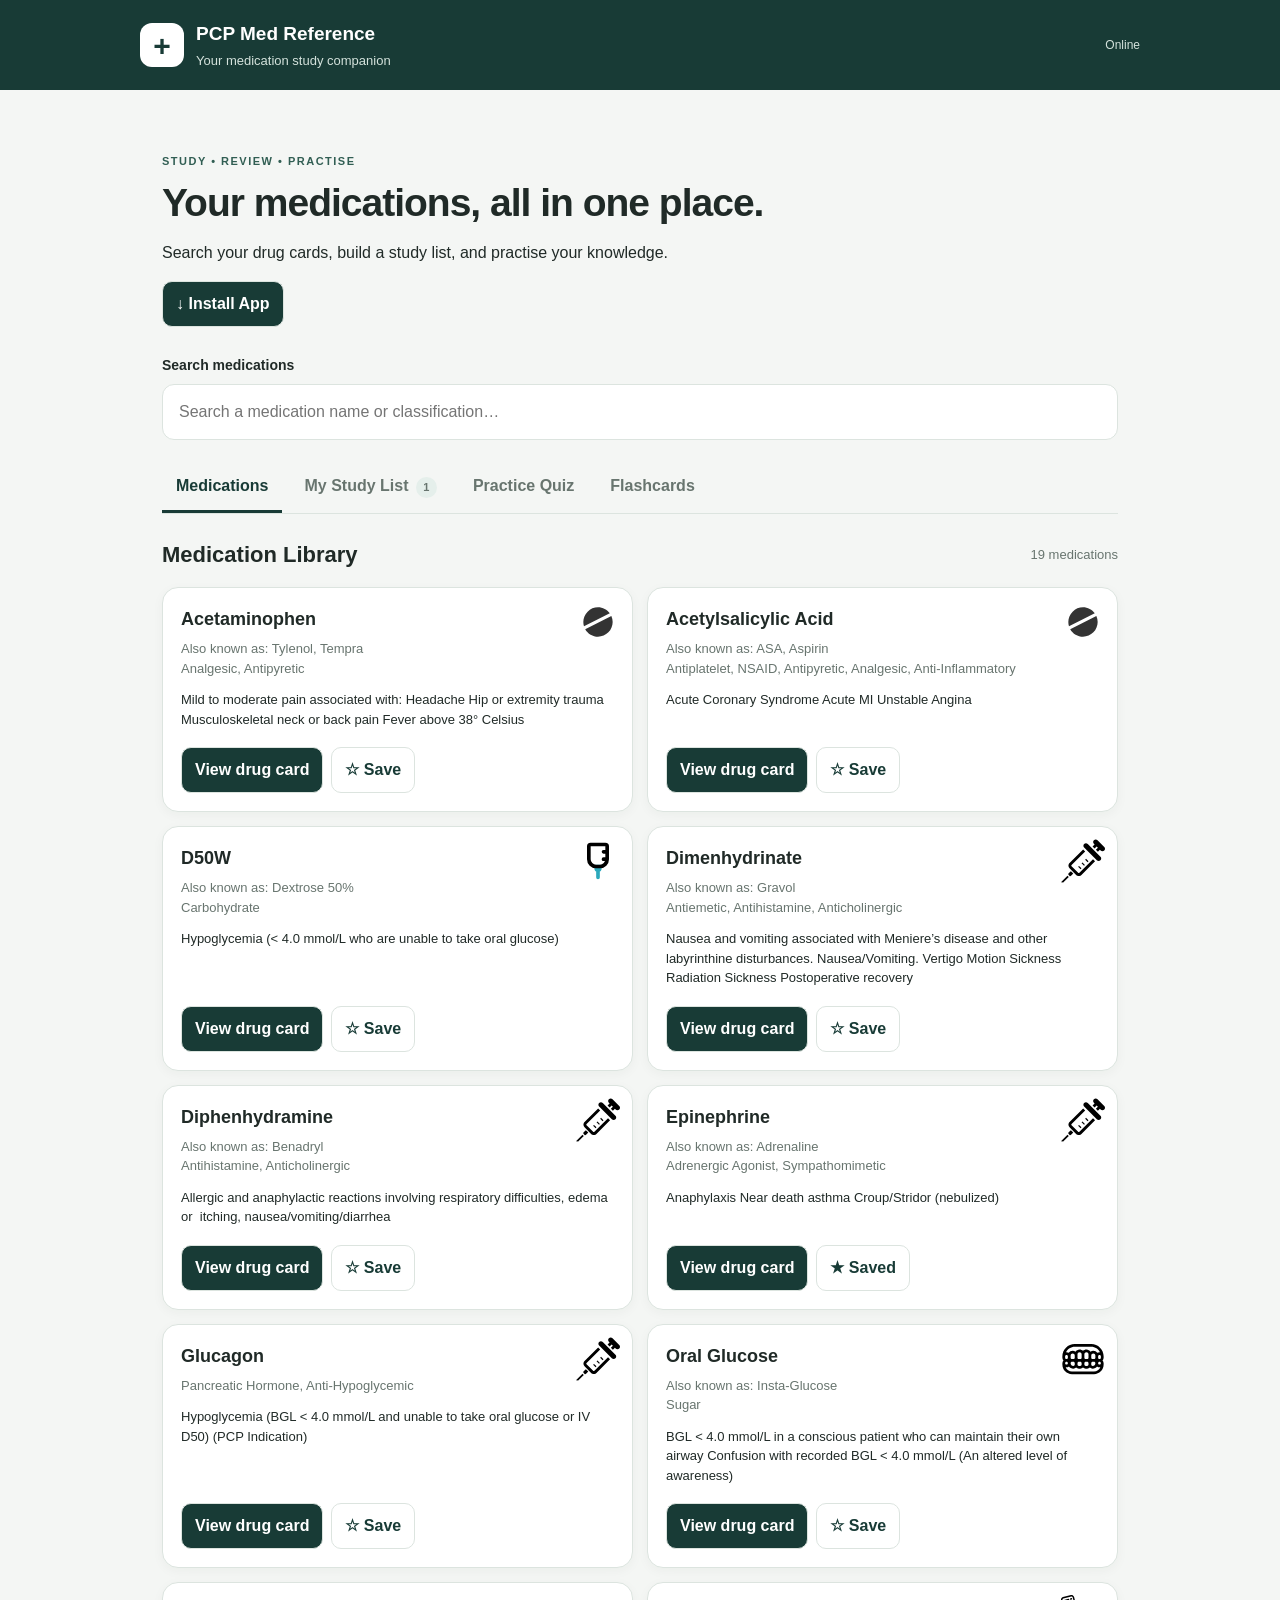
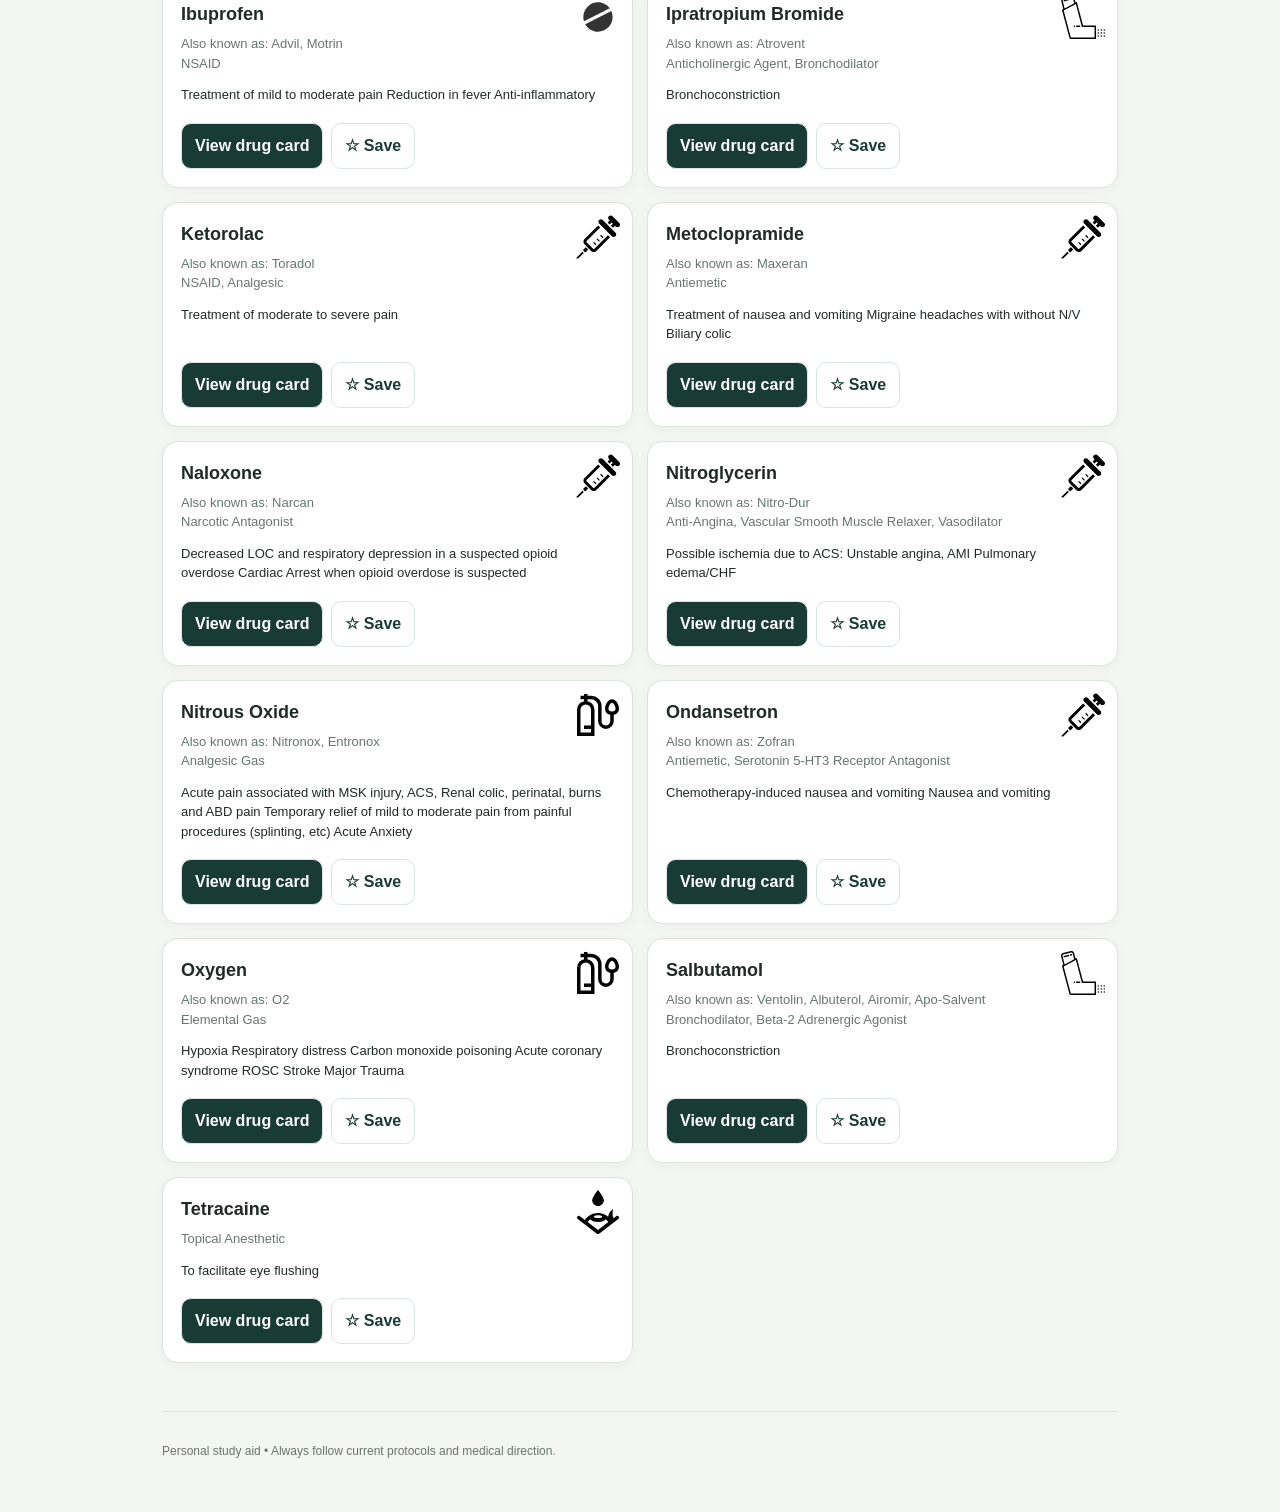
==== index.html @ bb59695d "Add files via upload" ====
<!DOCTYPE html>
<html lang="en">
<head>
  <meta charset="UTF-8">
  <meta name="viewport" content="width=device-width, initial-scale=1.0">
  <meta name="theme-color" content="#183b36">
  <meta name="description" content="A personal PCP medication study reference.">
  <title>PCP Med Reference</title>
  <link rel="stylesheet" href="style.css">
  <link rel="manifest" href="manifest.json">
  <script src="medications-data.js" defer></script>
  <script src="app.js" defer></script>
</head>
<body>
  <header class="app-header">
    <div class="brand">
      <div class="brand-icon">+</div>
      <div>
        <h1>PCP Med Reference</h1>
        <p>Your medication study companion</p>
      </div>
    </div>
    <span class="offline-status" id="connection-status">Checking connection…</span>
  </header>

  <main class="container">
    <section class="welcome">
  <p class="eyebrow">STUDY • REVIEW • PRACTISE</p>
  <h2>Your medications, all in one place.</h2>
  <p>Search your drug cards, build a study list, and practise your knowledge.</p>

  <button id="install-button" class="primary-button" hidden>
    ↓ Install App
  </button>

  <p id="install-help" hidden></p>
</section>

    <section class="search-section">
      <label for="med-search">Search medications</label>
      <input
        id="med-search"
        type="search"
        placeholder="Search a medication name or classification…"
        autocomplete="off"
      >
    </section>

    <nav class="tabs" aria-label="Main sections">
  <button class="tab active" data-view="medications">Medications</button>
  <button class="tab" data-view="study-list">My Study List <span id="study-count">0</span></button>
  <button class="tab" data-view="quiz">Practice Quiz</button>
  <button class="tab" data-view="flashcards">Flashcards</button>
</nav>

    <section id="medication-view">
      <div class="section-heading">
        <h2 id="list-heading">Medication Library</h2>
        <span id="result-count"></span>
      </div>
      <div id="medication-list" class="medication-grid"></div>
      <p id="empty-message" class="empty-message" hidden>No matching medications found.</p>
    </section>

    <section id="detail-view" hidden>
      <button id="back-button" class="back-button">← Back to medications</button>
      <article id="medication-detail" class="detail-card"></article>
    </section>

<section id="quiz-view" hidden>
  <div class="section-heading">
    <h2>Practice Quiz</h2>
  </div>
  <div id="quiz-content" class="quiz-card"></div>
</section>

<section id="flashcards-view" hidden>
  <div class="section-heading">
    <h2>Flashcards</h2>
    <p>Practise recalling your medication information.</p>
  </div>

  <div id="flashcards-content" class="quiz-card">
  <h3>Choose what to study</h3>
  <p>Flashcards will use medications in My Study List only.</p>

  <div class="flashcard-options">
    <label><input type="checkbox" value="otherNames" checked> Other names</label>
    <label><input type="checkbox" value="classifications" checked> Classifications</label>
    <label><input type="checkbox" value="mechanism" checked> Mechanism of action</label>
    <label><input type="checkbox" value="indications" checked> Indications</label>
    <label><input type="checkbox" value="contraindications" checked> Contraindications</label>
    <label><input type="checkbox" value="adverseEffects" checked> Adverse effects</label>
    <label><input type="checkbox" value="precautions" checked> Precautions</label>
    <label><input type="checkbox" value="dosage" checked> Dosage</label>
    <label><input type="checkbox" value="routes" checked> Routes</label>
    
    
  </div>

  <button id="start-flashcards" class="primary-button">
    Start Flashcards
  </button>
  

<div id="flashcard-study-area" hidden>
  <div class="flashcard-progress" id="flashcard-progress"></div>
  <div id="flashcard-stats" class="flashcard-stats"></div>

  <div class="flashcard-face">
    <p id="flashcard-question"></p>

    <div id="flashcard-answer" hidden>
      <hr>
      <h3>Answer</h3>
      <p id="flashcard-answer-text"></p>
    </div>
  </div>

  
<div class="flashcard-controls">
  <button id="flashcard-show-answer" class="primary-button">
    Show Answer
  </button>

  <div id="flashcard-rating" hidden>
    <p>How well did you remember?</p>
    <div class="flashcard-rating-buttons">
      <button id="flashcard-need-practice" type="button">
        Need Practice
      </button>

      <button id="flashcard-know-it" type="button">
        Know It
      </button>
    </div>
  </div>

  
<div class="flashcard-navigation">
  <button id="flashcard-shuffle" type="button">Shuffle Cards</button>
  <button id="flashcard-original-order" type="button">Original Order</button>
  <button id="flashcard-previous" type="button">Previous</button>
  <button id="flashcard-next" type="button">Next</button>
</div>

</div>

</div>


</div>
</section>

    <footer>
      <p>Personal study aid • Always follow current protocols and medical direction.</p>
    </footer>
  </main>
</body>
</html>
---- style.css ----
:root {
  --green: #183b36;
  --green-light: #e5efeb;
  --green-mid: #315e53;
  --background: #f4f6f4;
  --surface: #ffffff;
  --text: #202a27;
  --muted: #68756f;
  --border: #dce4df;
  --accent: #d8e8df;
  --radius: 16px;
}

* {
  box-sizing: border-box;
}

body {
  margin: 0;
  background: var(--background);
  color: var(--text);
  font-family: -apple-system, BlinkMacSystemFont, "Segoe UI", sans-serif;
  line-height: 1.5;
}

button,
input {
  font: inherit;
}

button {
  cursor: pointer;
}

[hidden] {
  display: none !important;
}

.app-header {
  display: flex;
  align-items: center;
  justify-content: space-between;
  gap: 16px;
  padding: 20px max(22px, calc((100% - 1000px) / 2));
  background: var(--green);
  color: white;
}

.brand {
  display: flex;
  align-items: center;
  gap: 12px;
}

.brand-icon {
  display: grid;
  place-items: center;
  width: 44px;
  height: 44px;
  border-radius: 12px;
  background: white;
  color: var(--green);
  font-size: 30px;
  font-weight: 700;
}

.brand h1 {
  margin: 0;
  font-size: 19px;
}

.brand p {
  margin: 2px 0 0;
  color: #d4e2dc;
  font-size: 13px;
}

.offline-status {
  font-size: 12px;
  color: #d4e2dc;
  text-align: right;
}

.container {
  max-width: 1000px;
  margin: 0 auto;
  padding: 28px 22px 40px;
}

.welcome {
  padding: 24px 0 28px;
}

.eyebrow {
  color: var(--green-mid);
  font-size: 11px;
  font-weight: 800;
  letter-spacing: 1.5px;
}

.welcome h2 {
  max-width: 620px;
  margin: 8px 0;
  font-size: clamp(27px, 5vw, 39px);
  line-height: 1.15;
  letter-spacing: -1px;
}

.welcome > p:last-child {
  max-width: 570px;
  color: var(--muted);
}

.search-section {
  display: grid;
  gap: 8px;
  margin-bottom: 22px;
}

.search-section label {
  font-size: 14px;
  font-weight: 700;
}

.search-section input {
  width: 100%;
  padding: 15px 16px;
  border: 1px solid var(--border);
  border-radius: 12px;
  background: var(--surface);
  outline: none;
}

.search-section input:focus {
  border-color: var(--green-mid);
  box-shadow: 0 0 0 3px var(--green-light);
}

.tabs {
  display: flex;
  gap: 8px;
  overflow-x: auto;
  border-bottom: 1px solid var(--border);
  margin-bottom: 24px;
}

.tab {
  flex-shrink: 0;
  padding: 12px 14px;
  border: 0;
  border-bottom: 3px solid transparent;
  background: transparent;
  color: var(--muted);
  font-weight: 650;
}

.tab.active {
  border-bottom-color: var(--green);
  color: var(--green);
}

#study-count {
  display: inline-grid;
  place-items: center;
  min-width: 21px;
  height: 21px;
  padding: 0 5px;
  margin-left: 3px;
  border-radius: 20px;
  background: var(--green-light);
  font-size: 11px;
}

.section-heading {
  display: flex;
  align-items: center;
  justify-content: space-between;
  gap: 12px;
  margin-bottom: 16px;
}

.section-heading h2 {
  margin: 0;
  font-size: 22px;
}

#result-count {
  color: var(--muted);
  font-size: 13px;
}

.medication-grid {
  display: grid;
  grid-template-columns: repeat(2, minmax(0, 1fr));
  gap: 14px;
}

.medication-card,
.detail-card,
.quiz-card {
  border: 1px solid var(--border);
  border-radius: var(--radius);
  background: var(--surface);
  box-shadow: 0 3px 12px rgb(22 48 37 / 4%);
}

.medication-card {
  position: relative;
    display: flex;
  flex-direction: column;
  align-items: stretch;
  padding: 18px;
}

.medication-card h3 {
  margin: 0 0 6px;
  font-size: 18px;
}

.medication-card p {
  margin: 0;
  color: var(--muted);
  font-size: 13px;
}

.medication-card .card-description {
  margin-top: 12px;
  color: var(--text);
  line-height: 1.5;
}

.card-actions {
  display: flex;
  align-items: center;
  gap: 8px;
  margin-top: auto;
  padding-top: 18px;
}

.primary-button,
.secondary-button,
.back-button,
.bookmark-button {
  padding: 10px 13px;
  border: 1px solid var(--border);
  border-radius: 10px;
  font-weight: 650;
}

.primary-button {
  background: var(--green);
  color: white;
}

.secondary-button,
.back-button,
.bookmark-button {
  background: white;
  color: var(--green);
}

.back-button {
  margin-bottom: 16px;
}

.detail-card,
.quiz-card {
  padding: clamp(18px, 4vw, 28px);
}

.detail-card h2 {
  margin-top: 0;
  font-size: 27px;
}

.detail-card h3 {
  margin: 25px 0 6px;
  font-size: 16px;
}

.detail-card p {
  white-space: pre-line;
}

.detail-image {
  display: block;
  width: 100%;
  max-width: 320px;
  max-height: 240px;
  object-fit: contain;
  margin: 0 auto 20px;
  border-radius: 12px;
  background: var(--background);
}

.pronunciation-link {
  display: inline-block;
  margin-top: 12px;
  color: var(--green-mid);
  font-weight: 700;
}

.quiz-option {
  display: block;
  width: 100%;
  padding: 13px;
  margin: 10px 0;
  border: 1px solid var(--border);
  border-radius: 10px;
  background: white;
  text-align: left;
}

.quiz-option:hover {
  background: var(--green-light);
}

.quiz-feedback {
  margin-top: 14px;
  font-weight: 700;
}

.empty-message {
  padding: 24px 0;
  color: var(--muted);
}

footer {
  margin-top: 48px;
  padding-top: 18px;
  border-top: 1px solid var(--border);
  color: var(--muted);
  font-size: 12px;
}

@media (max-width: 600px) {
  .app-header {
    align-items: flex-start;
    padding: 16px;
  }

  .brand h1 {
    font-size: 16px;
  }

  .brand p {
    font-size: 12px;
  }

  .brand-icon {
    width: 38px;
    height: 38px;
  }

  .container {
    padding: 18px 15px 30px;
  }

  .welcome {
    padding-top: 20px;
  }

  .medication-grid {
    grid-template-columns: 1fr;
  }

  .offline-status {
    max-width: 95px;
  }
}
.medication-icon {
  position: absolute;
  top: 12px;
  right: 12px;
  width: 44px;
  height: 44px;
  object-fit: contain;
}

.flashcard-options {
  display: grid;
  grid-template-columns: repeat(3, minmax(0, 1fr));
  gap: 16px 24px;
  margin: 20px 0;
}

.flashcard-options label {
  display: flex;
  align-items: center;
  gap: 10px;
  line-height: 1.4;
}

.flashcard-options input[type="checkbox"] {
  flex-shrink: 0;
  margin: 0;
}

@media (max-width: 600px) {
  .flashcard-options {
    grid-template-columns: 1fr;
    gap: 14px;
  }
}

/* Flashcard study layout */
.flashcard-progress {
  text-align: center;
  font-size: 0.9rem;
  font-weight: 600;
  opacity: 0.7;
  margin: 10px 0 18px;
}

.flashcard-face {
  padding: 28px 24px;
  margin: 16px 0;
  border: 1px solid var(--border-color, #d5d5d5);
  border-radius: 14px;
  min-height: 180px;
  background: var(--card-background, #ffffff);
}

#flashcard-question {
  font-size: 1.25rem;
  font-weight: 600;
  line-height: 1.6;
  text-align: center;
  white-space: pre-line;
}

#flashcard-answer {
  margin-top: 24px;
  padding-top: 12px;
}

#flashcard-answer p {
  line-height: 1.7;
  white-space: pre-wrap;
}

.flashcard-controls {
  display: flex;
  flex-direction: column;
  gap: 18px;
  margin-top: 20px;
}

#flashcard-rating {
  text-align: center;
}

.flashcard-rating-buttons,
.flashcard-navigation {
  display: flex;
  justify-content: center;
  gap: 12px;
  flex-wrap: wrap;
  margin-top: 12px;
}

.flashcard-rating-buttons button,
.flashcard-navigation button {
  padding: 10px 18px;
  cursor: pointer;
}


/* Rating buttons */
#flashcard-need-practice {
  background-color: #d88b3e;
  color: #593719;
  border: 1px solid #7d4d19;
  border-radius: 8px;
  font-weight: 600;
}

#flashcard-know-it {
  background-color: #65c987;
  color: #143d24;
  border: 1px solid #49ad6b;
  border-radius: 8px;
  font-weight: 600;
}

/* Match the app's standard button style */

.flashcard-navigation button {
  background: var(--green);
  color: white;
  border: none;
  border-radius: 8px;
  font: inherit;
  font-weight: 600;
  padding: 10px 18px;
  cursor: pointer;
  transition: opacity 0.2s ease;
}

.flashcard-navigation button:hover:not(:disabled) {
  opacity: 0.85;
}

.flashcard-navigation button:disabled {
  opacity: 0.4;
  cursor: not-allowed;
}


.flashcard-navigation button:hover:not(:disabled) {
  opacity: 0.8;
}


.flashcard-navigation button:disabled {
  opacity: 0.4;
  cursor: not-allowed;
}

@media (max-width: 600px) {
  .flashcard-face {
    padding: 20px 16px;
    min-height: 150px;
  }

  #flashcard-question {
    font-size: 1.1rem;
  }

  .flashcard-rating-buttons button,
  .flashcard-navigation button {
    flex: 1;
  }
}
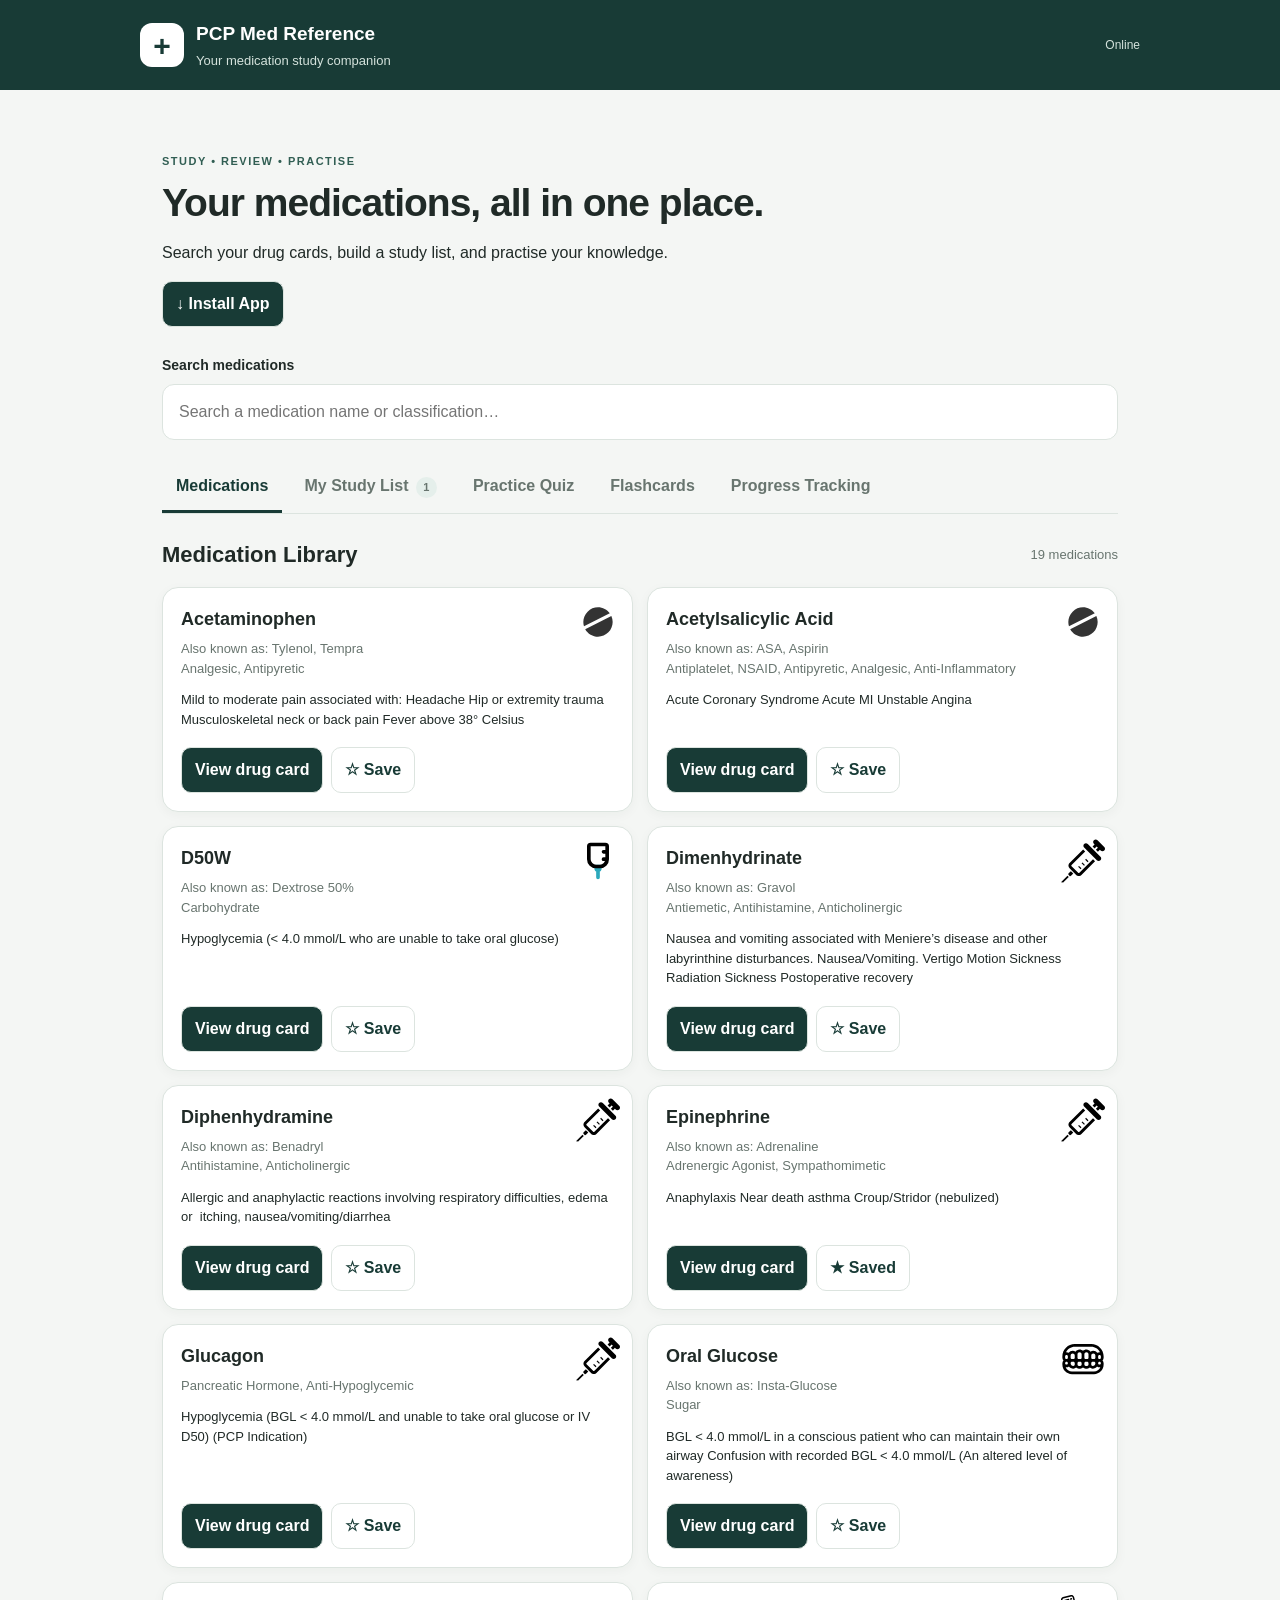
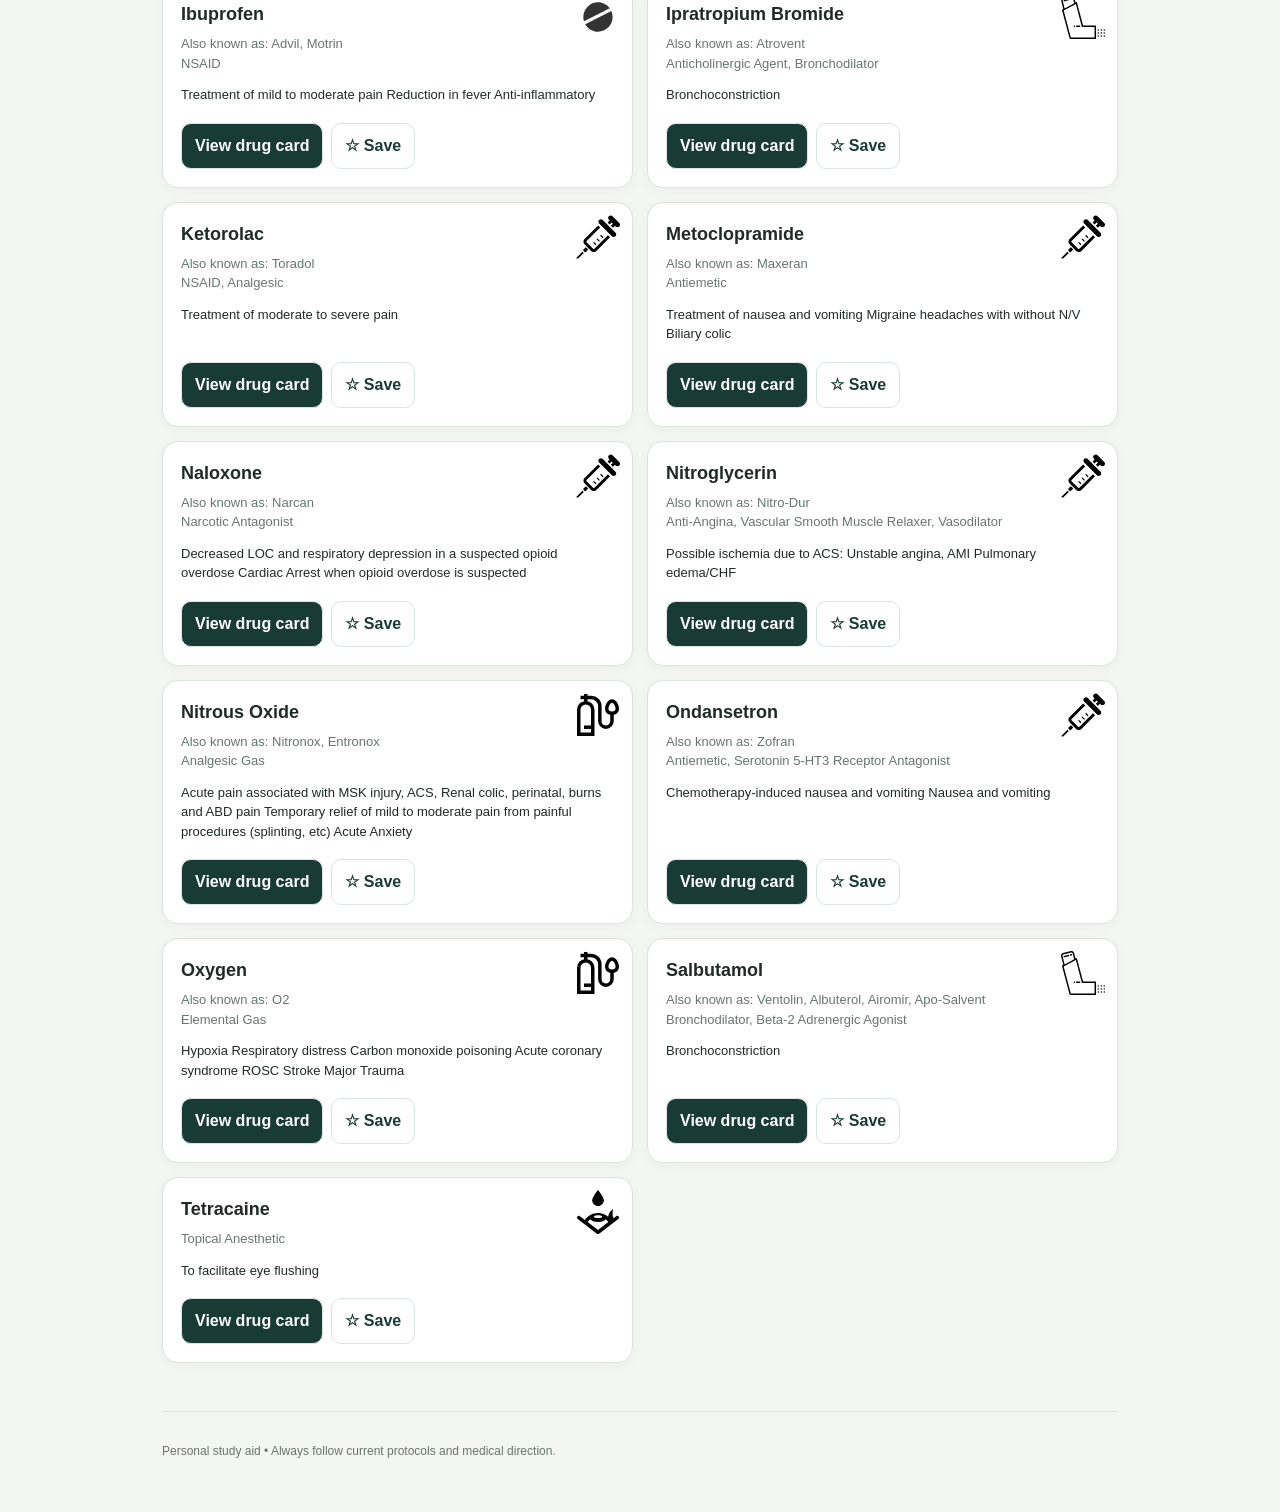
==== commit c31ab5f0: "Add files via upload" ====
--- a/index.html
+++ b/index.html
@@ -51,6 +51,7 @@
   <button class="tab" data-view="study-list">My Study List <span id="study-count">0</span></button>
   <button class="tab" data-view="quiz">Practice Quiz</button>
   <button class="tab" data-view="flashcards">Flashcards</button>
+  <button class="tab" data-view="dashboard">Progress Tracking</button>
 </nav>
 
     <section id="medication-view">
@@ -101,7 +102,11 @@
   <button id="start-flashcards" class="primary-button">
     Start Flashcards
   </button>
-  
+  <button id="review-difficult-cards" type="button">
+  Review Difficult Cards
+</button>
+
+<p id="difficult-cards-help"></p>
 
 <div id="flashcard-study-area" hidden>
   <div class="flashcard-progress" id="flashcard-progress"></div>
@@ -152,6 +157,20 @@
 </div>
 </section>
 
+
+<section id="dashboard-view" hidden>
+  <div class="section-heading">
+    <h2>Weak Areas Dashboard</h2>
+    <p>Track your medication knowledge and focus your study time.</p>
+  </div>
+
+  <div id="dashboard-content" class="quiz-card">
+    <h3>Your Study Progress</h3>
+    <p>Your saved flashcard ratings will appear here.</p>
+  </div>
+</section>
+
+
     <footer>
       <p>Personal study aid • Always follow current protocols and medical direction.</p>
     </footer>
--- a/style.css
+++ b/style.css
@@ -533,3 +533,129 @@
     flex: 1;
   }
 }
+#review-difficult-cards {
+  background: var(--green);
+  color: white;
+  border: none;
+  border-radius: 8px;
+  font: inherit;
+  font-weight: 600;
+  padding: 10px 18px;
+  cursor: pointer;
+  transition: opacity 0.2s ease;
+}
+
+#review-difficult-cards:hover {
+  opacity: 0.85;
+}
+
+.dashboard-stats {
+  display: grid;
+  grid-template-columns: repeat(3, minmax(0, 1fr));
+  gap: 12px;
+  margin: 20px 0;
+}
+
+.dashboard-stat {
+  padding: 18px 12px;
+  border-radius: 12px;
+  background: var(--background, #f4f6f8);
+  border: 1px solid var(--border, #e0e4e8);
+  display: flex;
+  flex-direction: column;
+  gap: 6px;
+}
+
+.dashboard-stat strong {
+  font-size: 1.8rem;
+}
+
+.dashboard-stat span {
+  font-size: 0.9rem;
+}
+
+.known-stat strong {
+  color: #16803c;
+}
+
+.practice-stat strong {
+  color: #b7791f;
+}
+
+.unrated-stat strong {
+  color: #64748b;
+}
+
+.dashboard-overall {
+  margin: 24px 0;
+  padding: 18px;
+  border-radius: 12px;
+  background: var(--background, #f4f6f8);
+}
+
+.dashboard-progress-track {
+  width: 100%;
+  height: 9px;
+  margin: 10px 0;
+  border-radius: 999px;
+  background: #e2e8f0;
+  overflow: hidden;
+}
+
+.dashboard-progress-fill {
+  height: 100%;
+  border-radius: 999px;
+  background: #16a34a;
+  transition: width 0.3s ease;
+}
+
+.dashboard-category {
+  padding: 16px 0;
+  border-bottom: 1px solid var(--border, #e0e4e8);
+}
+
+.dashboard-category:last-child {
+  border-bottom: none;
+}
+
+.dashboard-category-heading {
+  display: flex;
+  justify-content: space-between;
+  align-items: center;
+  gap: 12px;
+}
+
+.dashboard-category-heading span {
+  color: var(--muted, #64748b);
+  font-size: 0.9rem;
+  white-space: nowrap;
+}
+
+.dashboard-category p,
+.dashboard-overall p {
+  margin-bottom: 0;
+  font-size: 0.9rem;
+  color: var(--muted, #64748b);
+}
+
+@media (max-width: 480px) {
+  .dashboard-stats {
+    gap: 7px;
+  }
+
+  .dashboard-stat {
+    padding: 14px 8px;
+  }
+
+  .dashboard-stat strong {
+    font-size: 1.4rem;
+  }
+
+  .dashboard-stat span {
+    font-size: 0.8rem;
+  }
+
+  .dashboard-category-heading {
+    align-items: flex-start;
+  }
+}
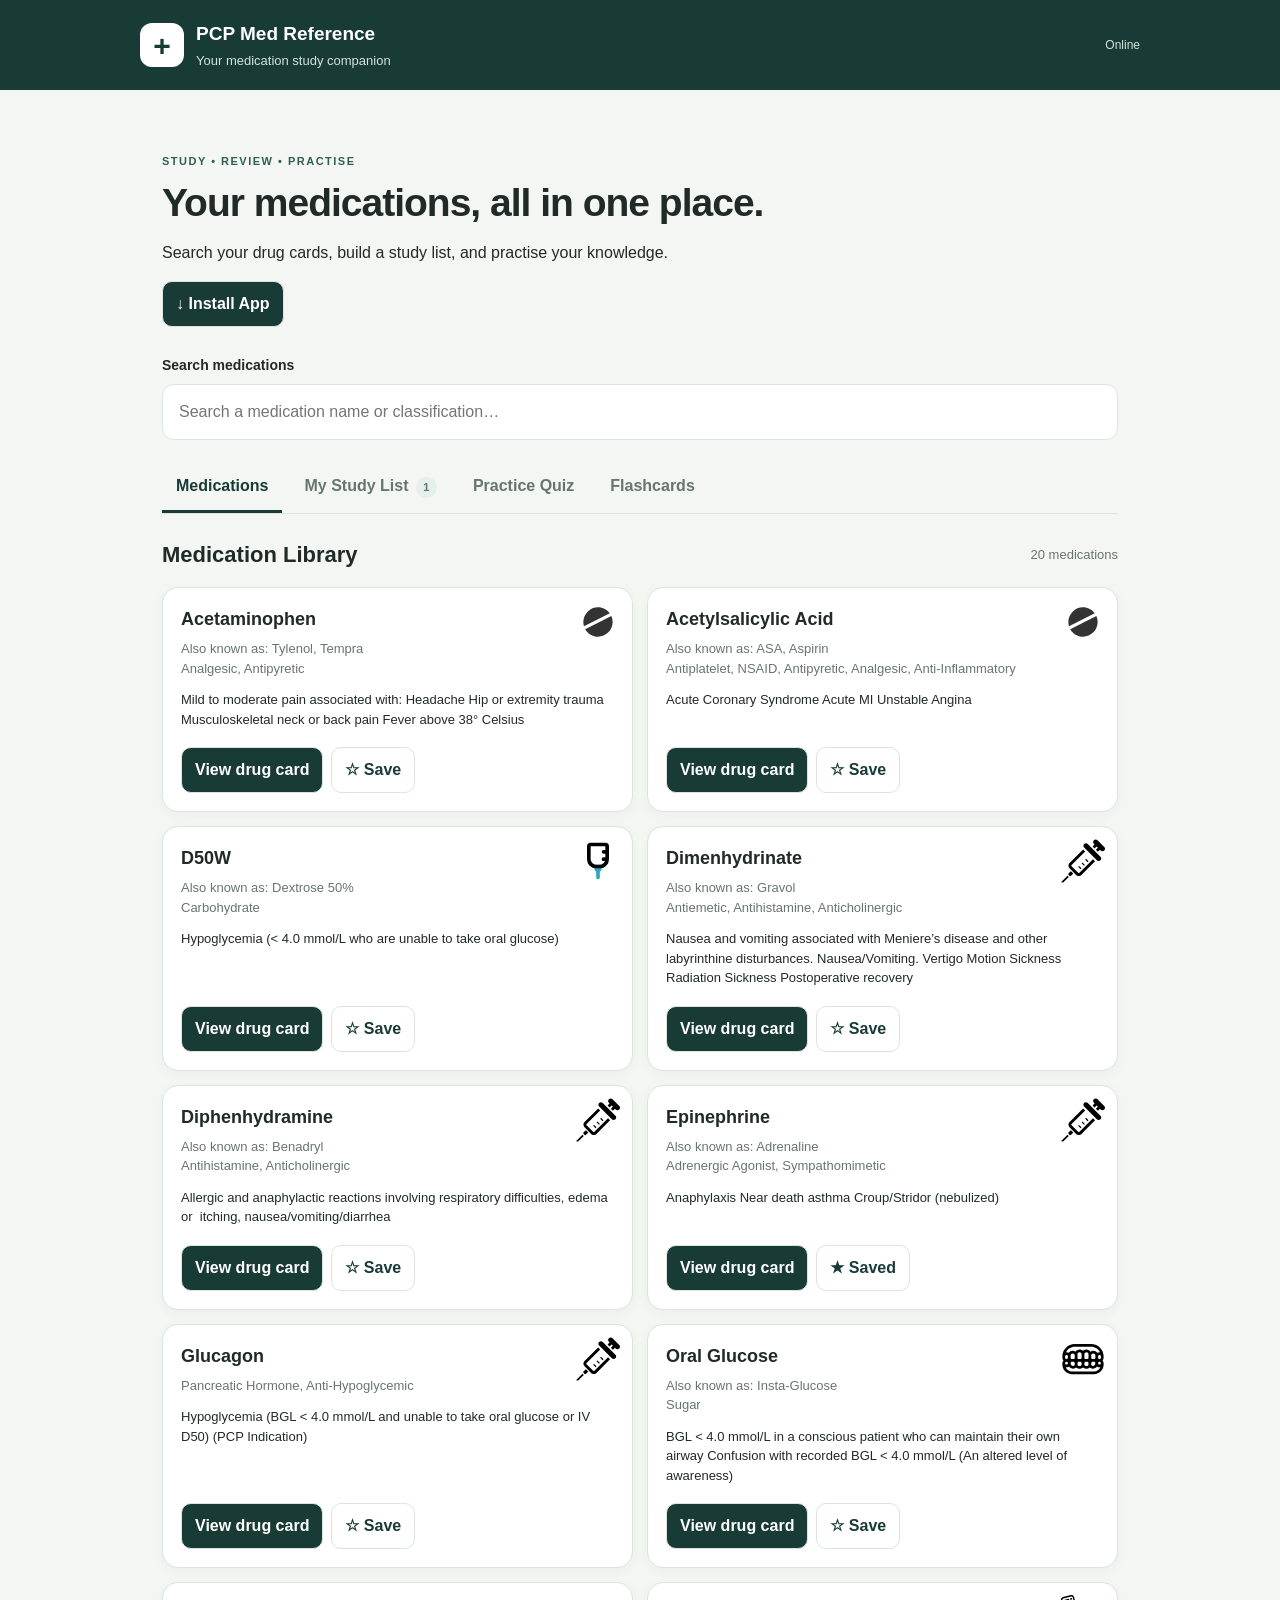
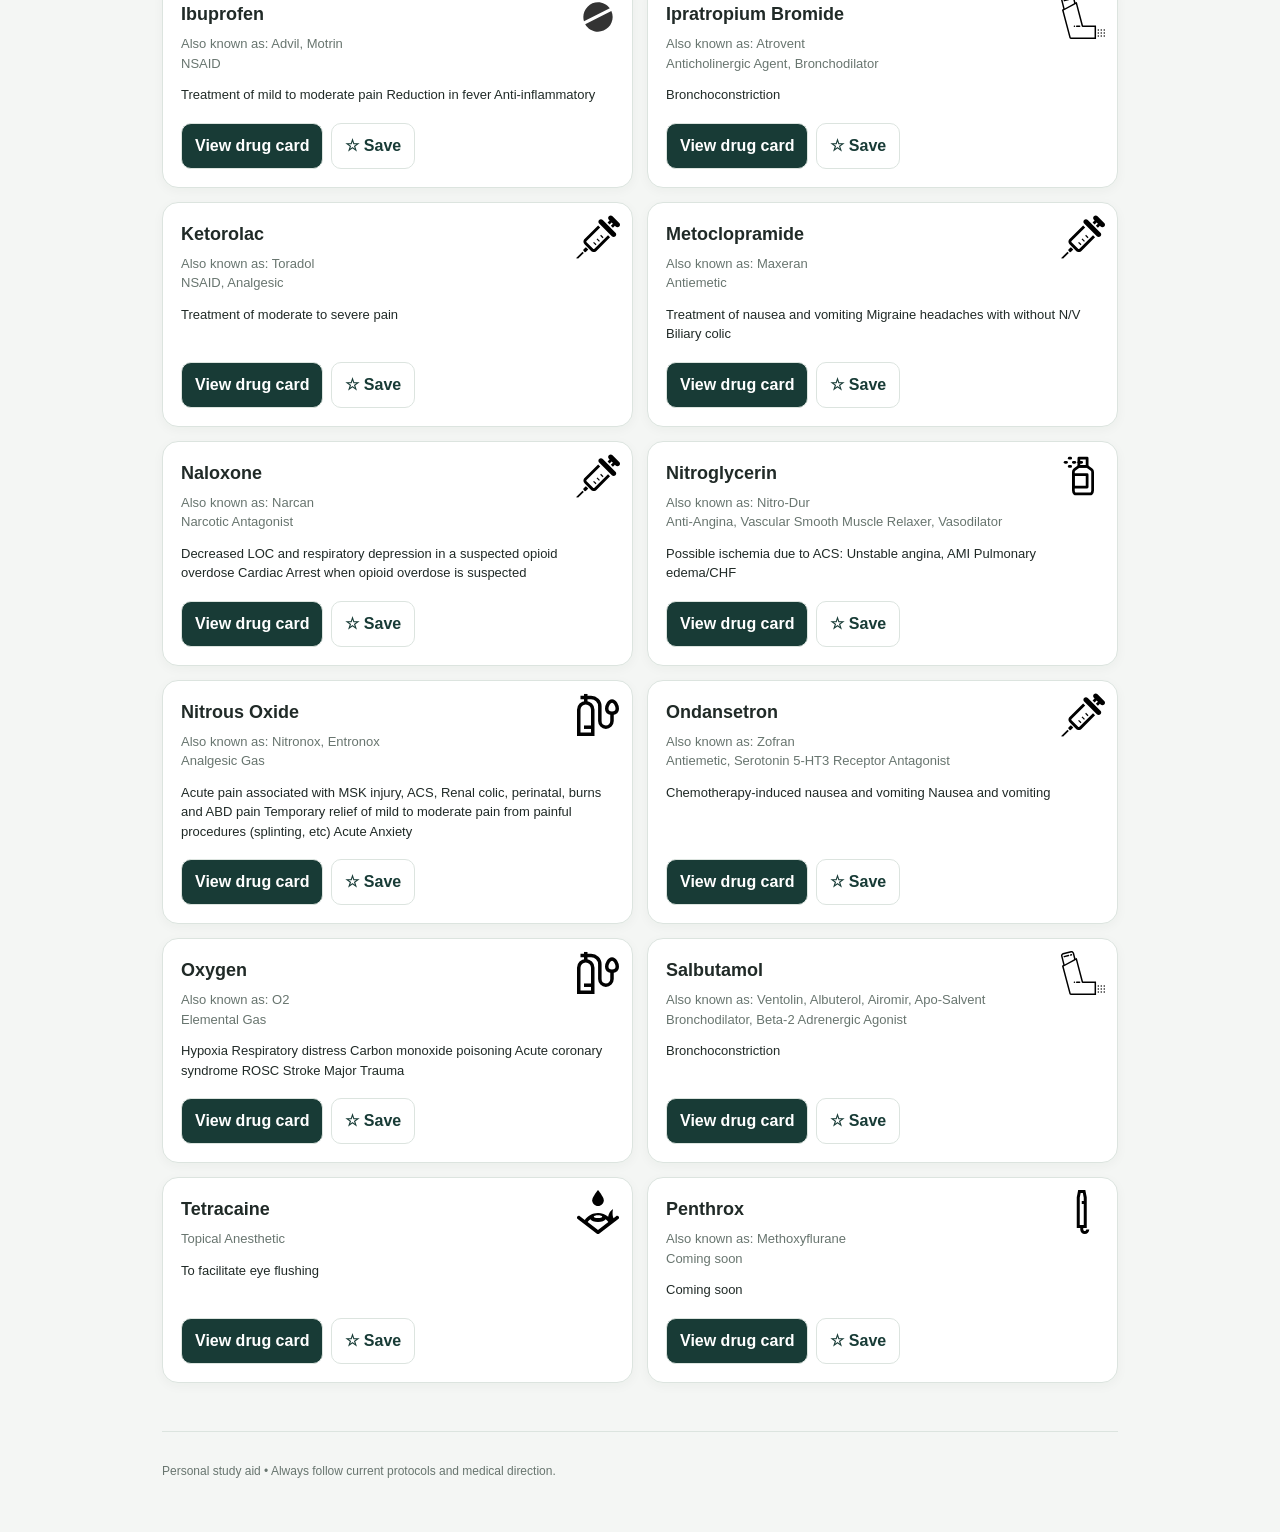
==== commit b1d81c9d: "Add files via upload" ====
--- a/index.html
+++ b/index.html
@@ -51,7 +51,7 @@
   <button class="tab" data-view="study-list">My Study List <span id="study-count">0</span></button>
   <button class="tab" data-view="quiz">Practice Quiz</button>
   <button class="tab" data-view="flashcards">Flashcards</button>
-  <button class="tab" data-view="dashboard">Progress Tracking</button>
+  <!--<button class="tab" data-view="dashboard">Progress Tracking</button>-->
 </nav>
 
     <section id="medication-view">
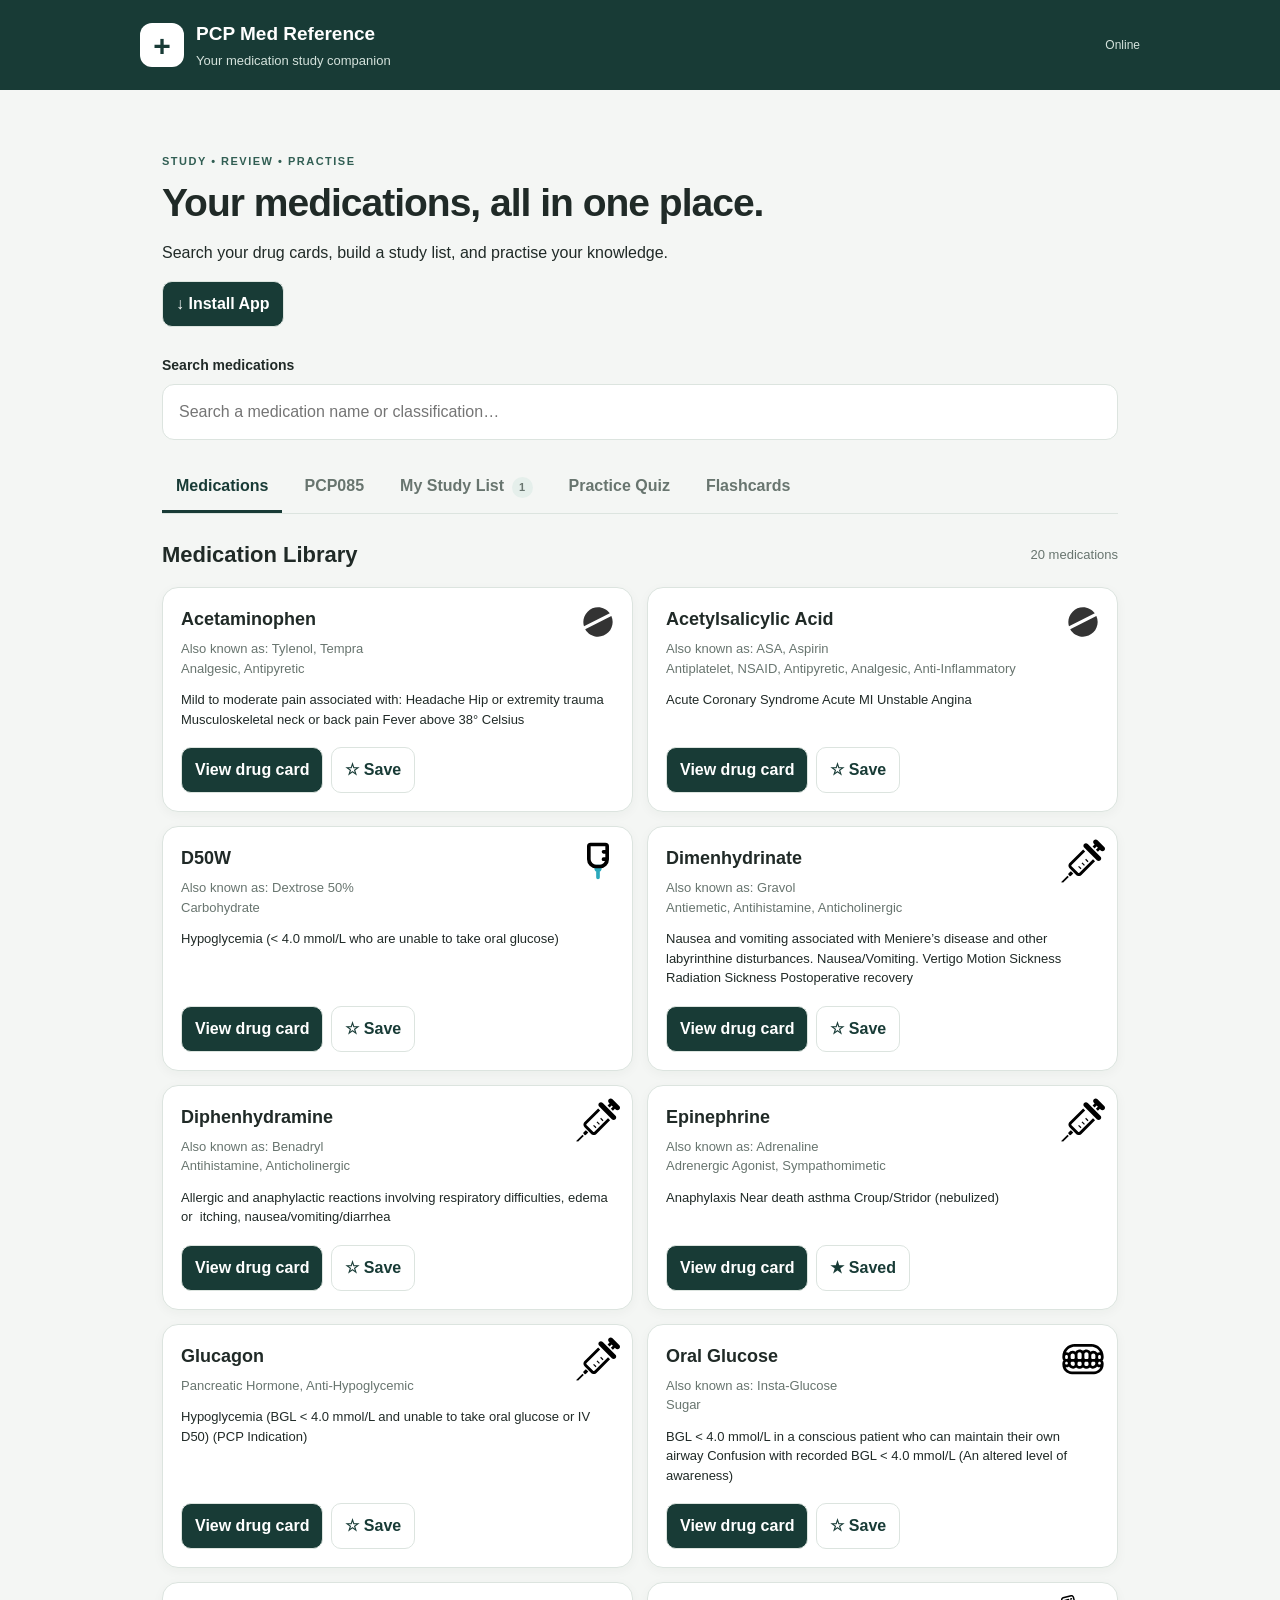
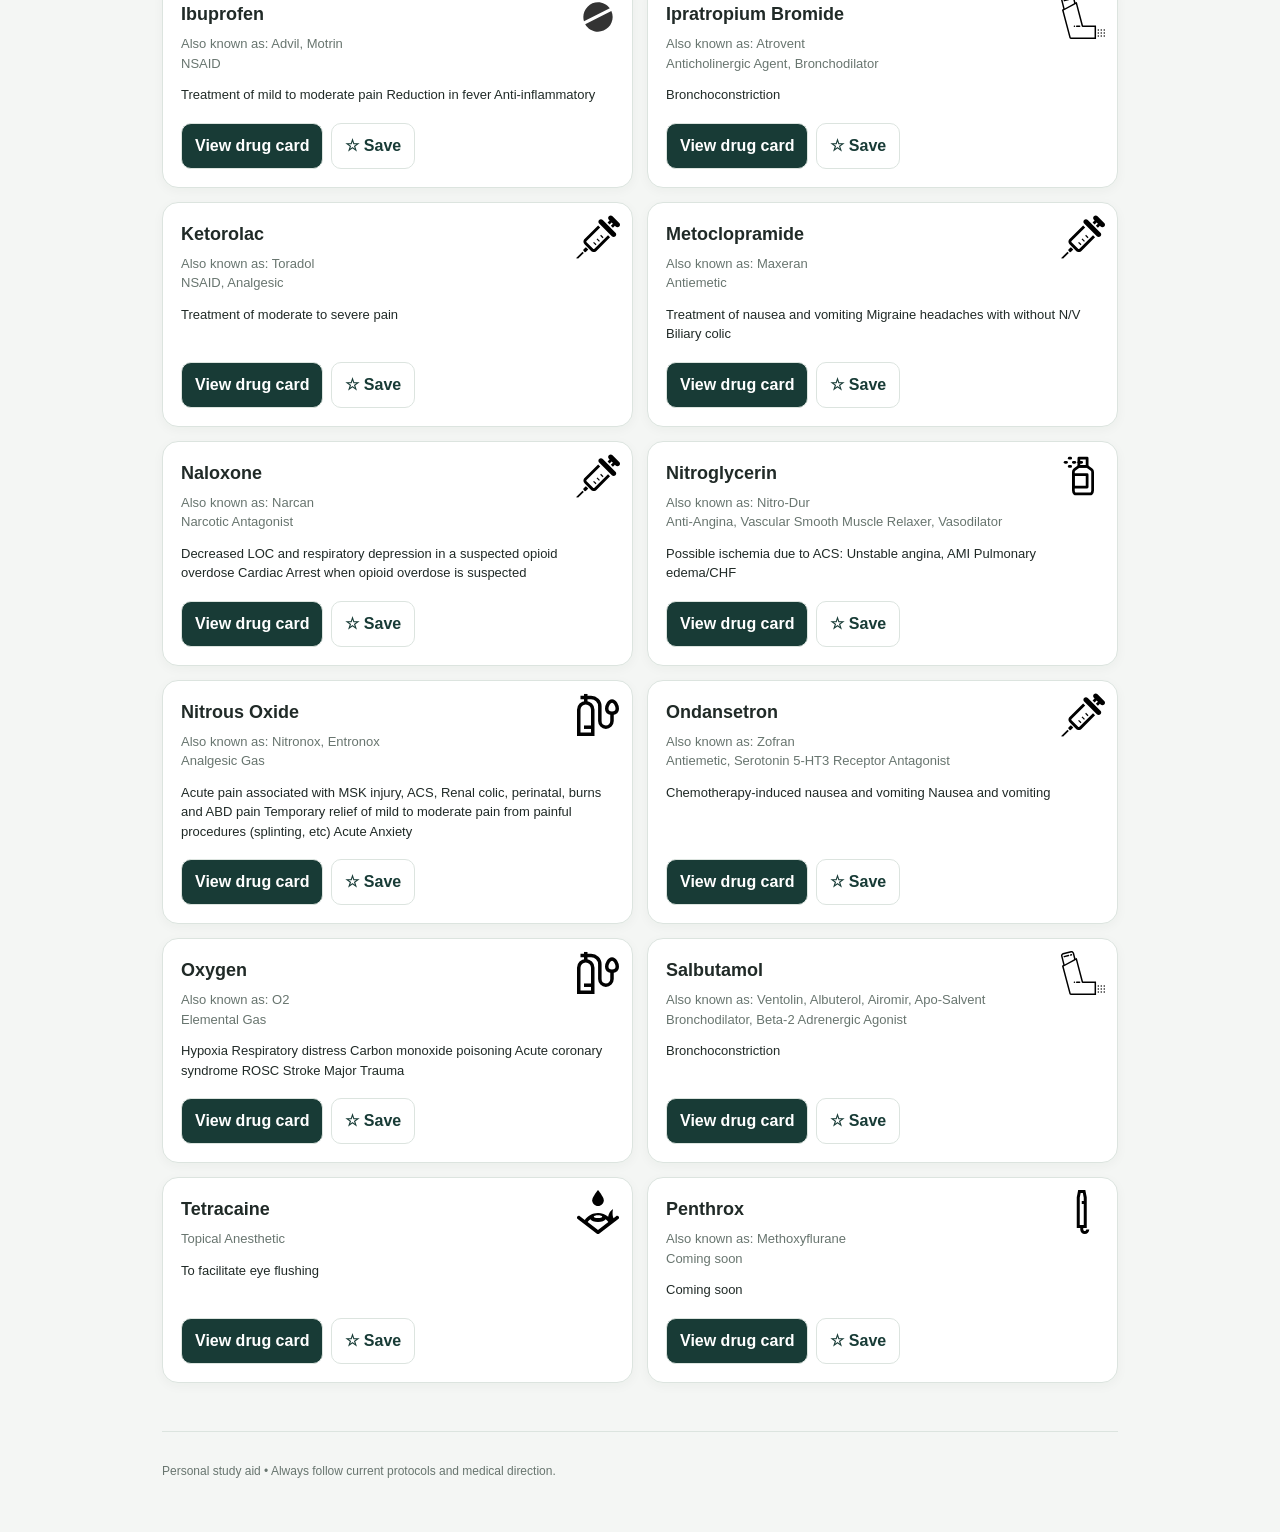
==== commit e0dbf71f: "Add files via upload" ====
--- a/index.html
+++ b/index.html
@@ -48,6 +48,7 @@
 
     <nav class="tabs" aria-label="Main sections">
   <button class="tab active" data-view="medications">Medications</button>
+  <button class="tab" data-view="pcp085">PCP085</button>
   <button class="tab" data-view="study-list">My Study List <span id="study-count">0</span></button>
   <button class="tab" data-view="quiz">Practice Quiz</button>
   <button class="tab" data-view="flashcards">Flashcards</button>
@@ -59,7 +60,7 @@
         <h2 id="list-heading">Medication Library</h2>
         <span id="result-count"></span>
       </div>
-      <div id="medication-list" class="medication-grid"></div>
+      <div id="medication-list"></div>
       <p id="empty-message" class="empty-message" hidden>No matching medications found.</p>
     </section>
 
--- a/style.css
+++ b/style.css
@@ -207,10 +207,46 @@
 
 .medication-card {
   position: relative;
-    display: flex;
+  display: flex;
   flex-direction: column;
   align-items: stretch;
   padding: 18px;
+}
+
+.pcp085-section-title {
+  margin: 8px 0 12px;
+  font-size: 16px;
+  font-weight: 700;
+  color: var(--green);
+}
+
+.pcp085-section-title:first-child {
+  margin-top: 0;
+}
+
+.pcp085-upcoming-grid {
+  margin-bottom: 28px;
+}
+
+.upcoming-highlight {
+  border-color: #e6b800;
+  box-shadow:
+    0 0 0 3px rgba(245, 197, 24, 0.4),
+    0 0 18px rgba(245, 197, 24, 0.55);
+  animation: pulse-glow 2.2s ease-in-out infinite;
+}
+
+@keyframes pulse-glow {
+  0%, 100% {
+    box-shadow:
+      0 0 0 3px rgba(245, 197, 24, 0.35),
+      0 0 14px rgba(245, 197, 24, 0.45);
+  }
+  50% {
+    box-shadow:
+      0 0 0 4px rgba(245, 197, 24, 0.55),
+      0 0 24px rgba(245, 197, 24, 0.65);
+  }
 }
 
 .medication-card h3 {
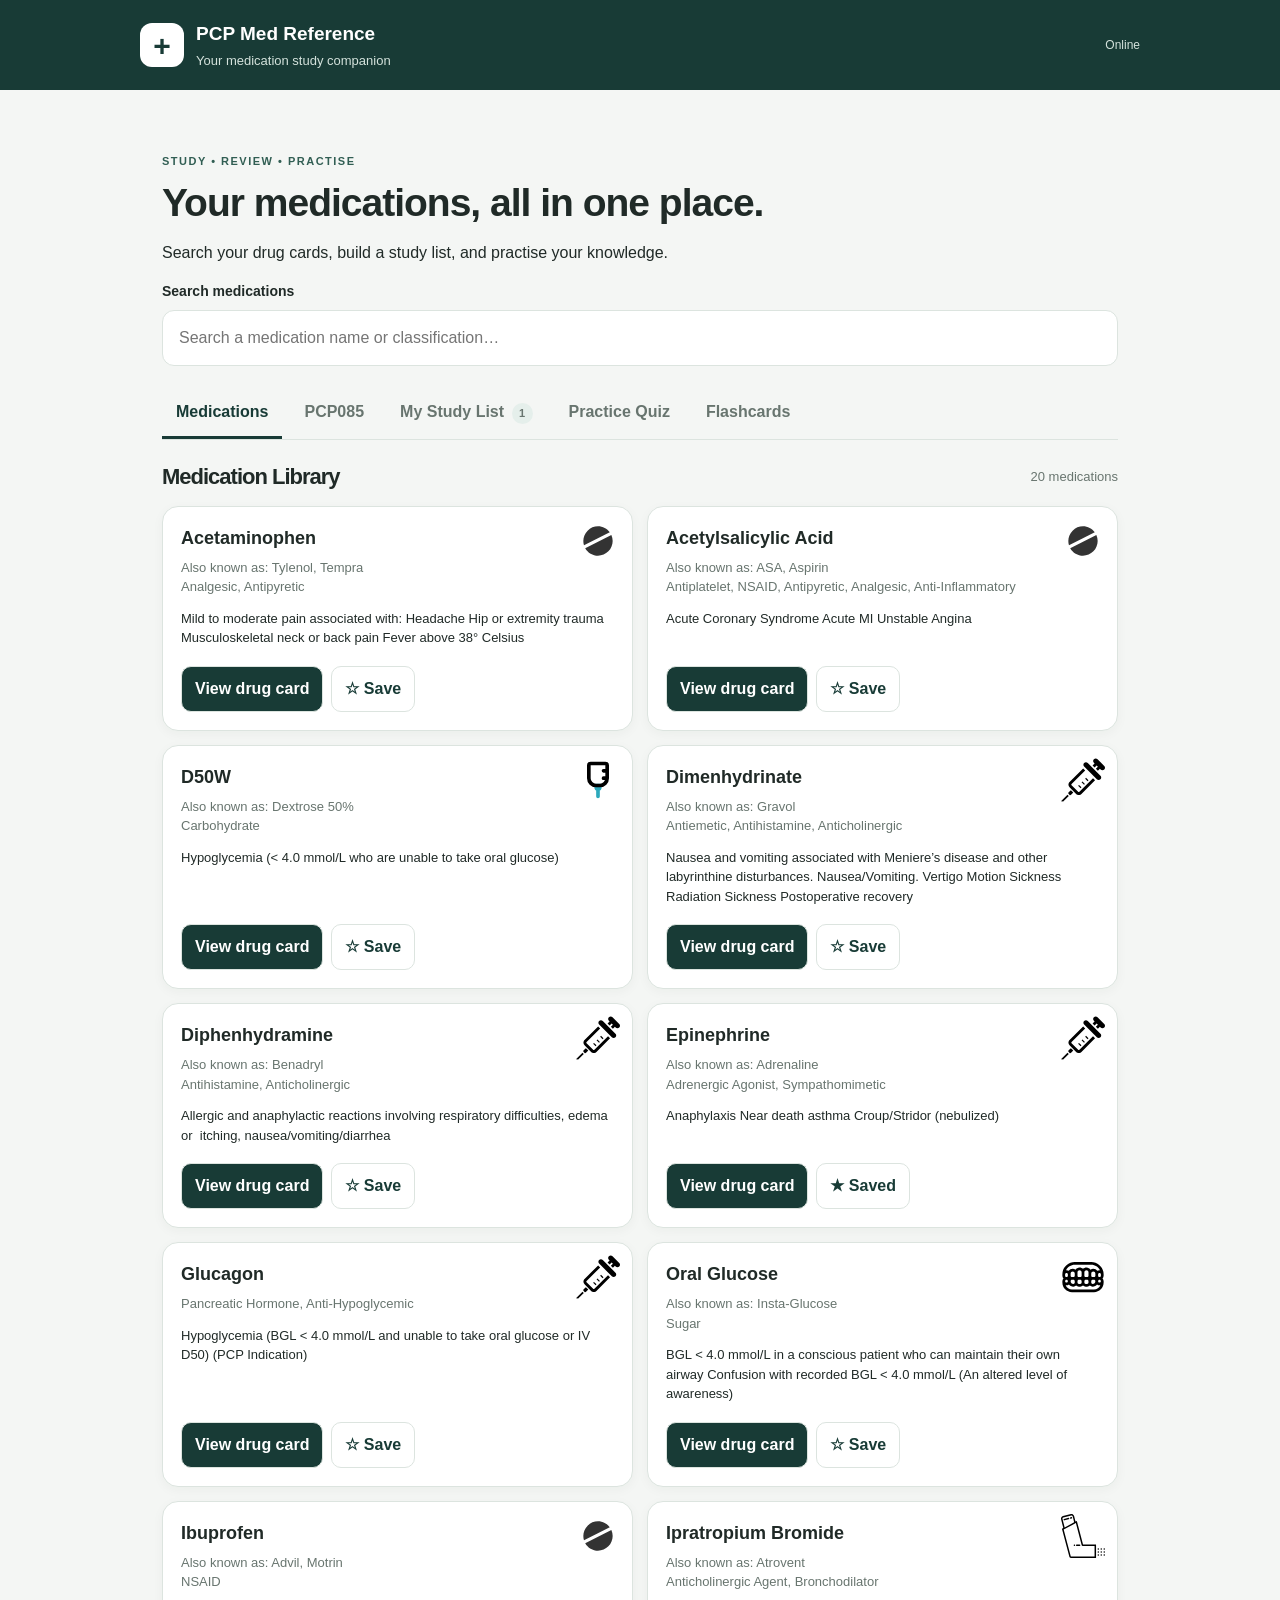
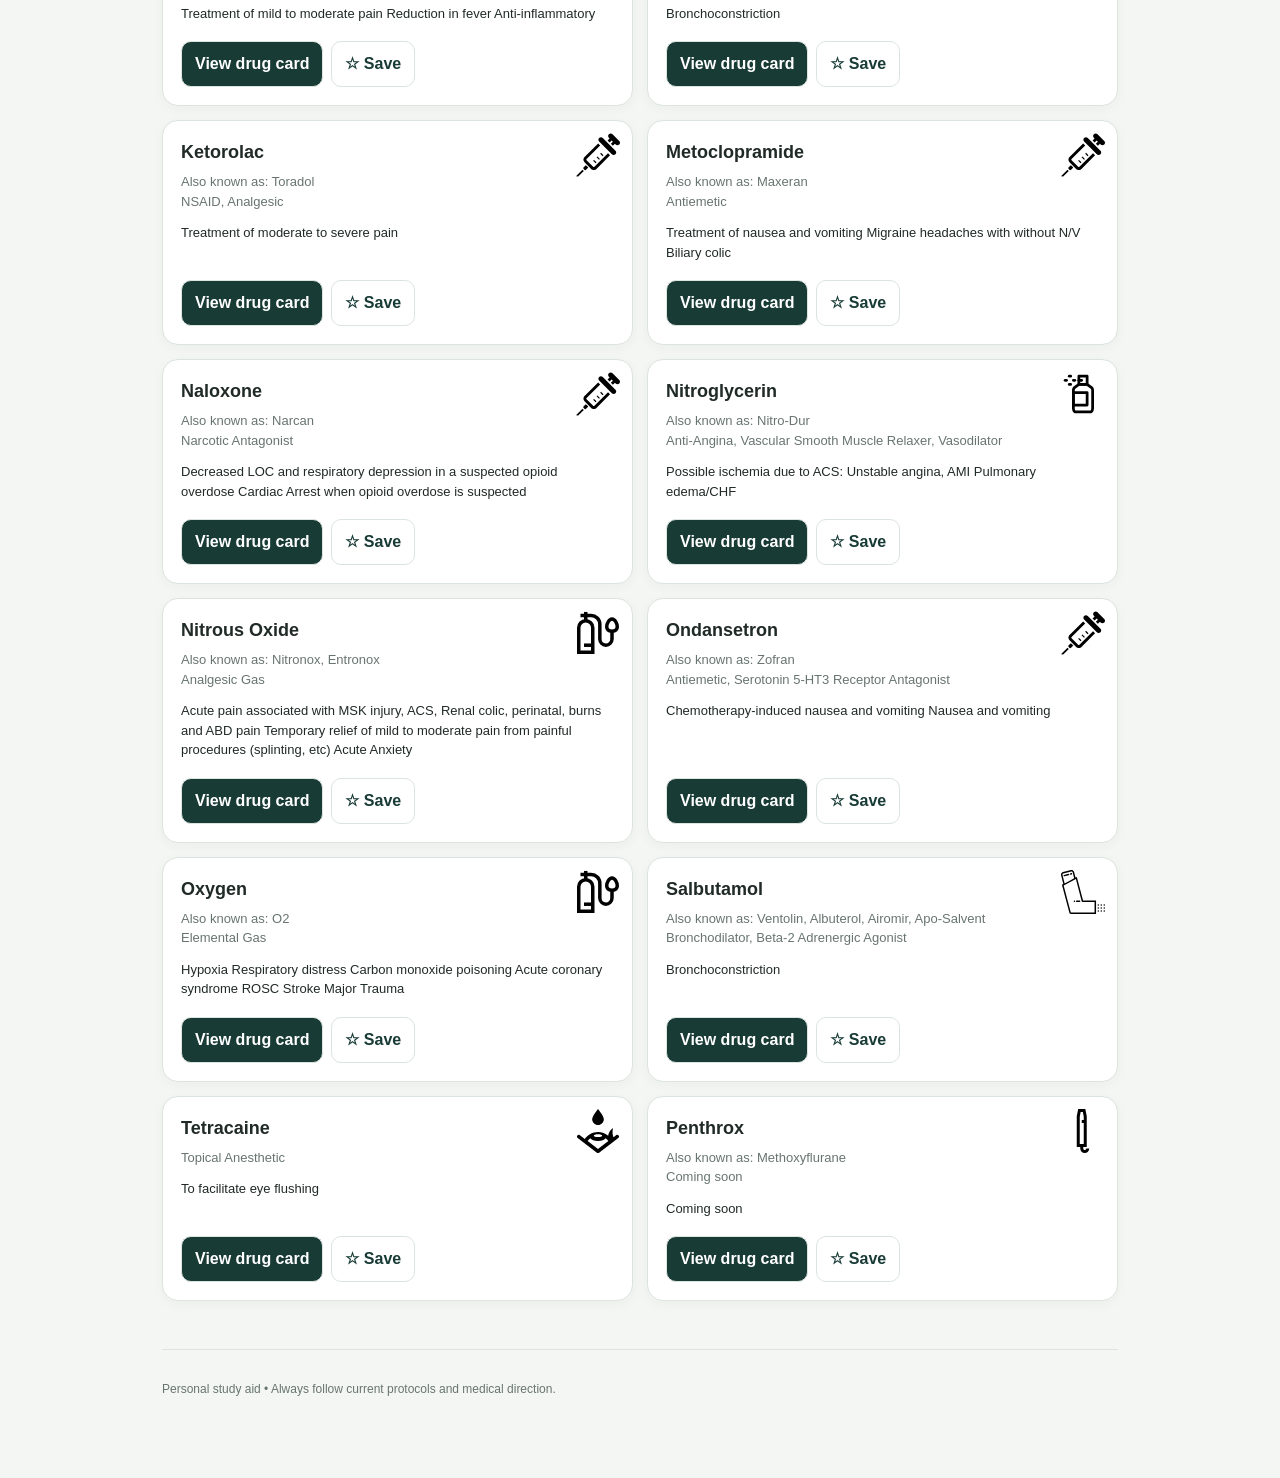
==== commit fd1e4835: "Add files via upload" ====
--- a/index.html
+++ b/index.html
@@ -29,12 +29,12 @@
   <h2>Your medications, all in one place.</h2>
   <p>Search your drug cards, build a study list, and practise your knowledge.</p>
 
-  <button id="install-button" class="primary-button" hidden>
+  <!--<button id="install-button" class="primary-button" hidden>
     ↓ Install App
   </button>
 
   <p id="install-help" hidden></p>
-</section>
+</section>-->
 
     <section class="search-section">
       <label for="med-search">Search medications</label>
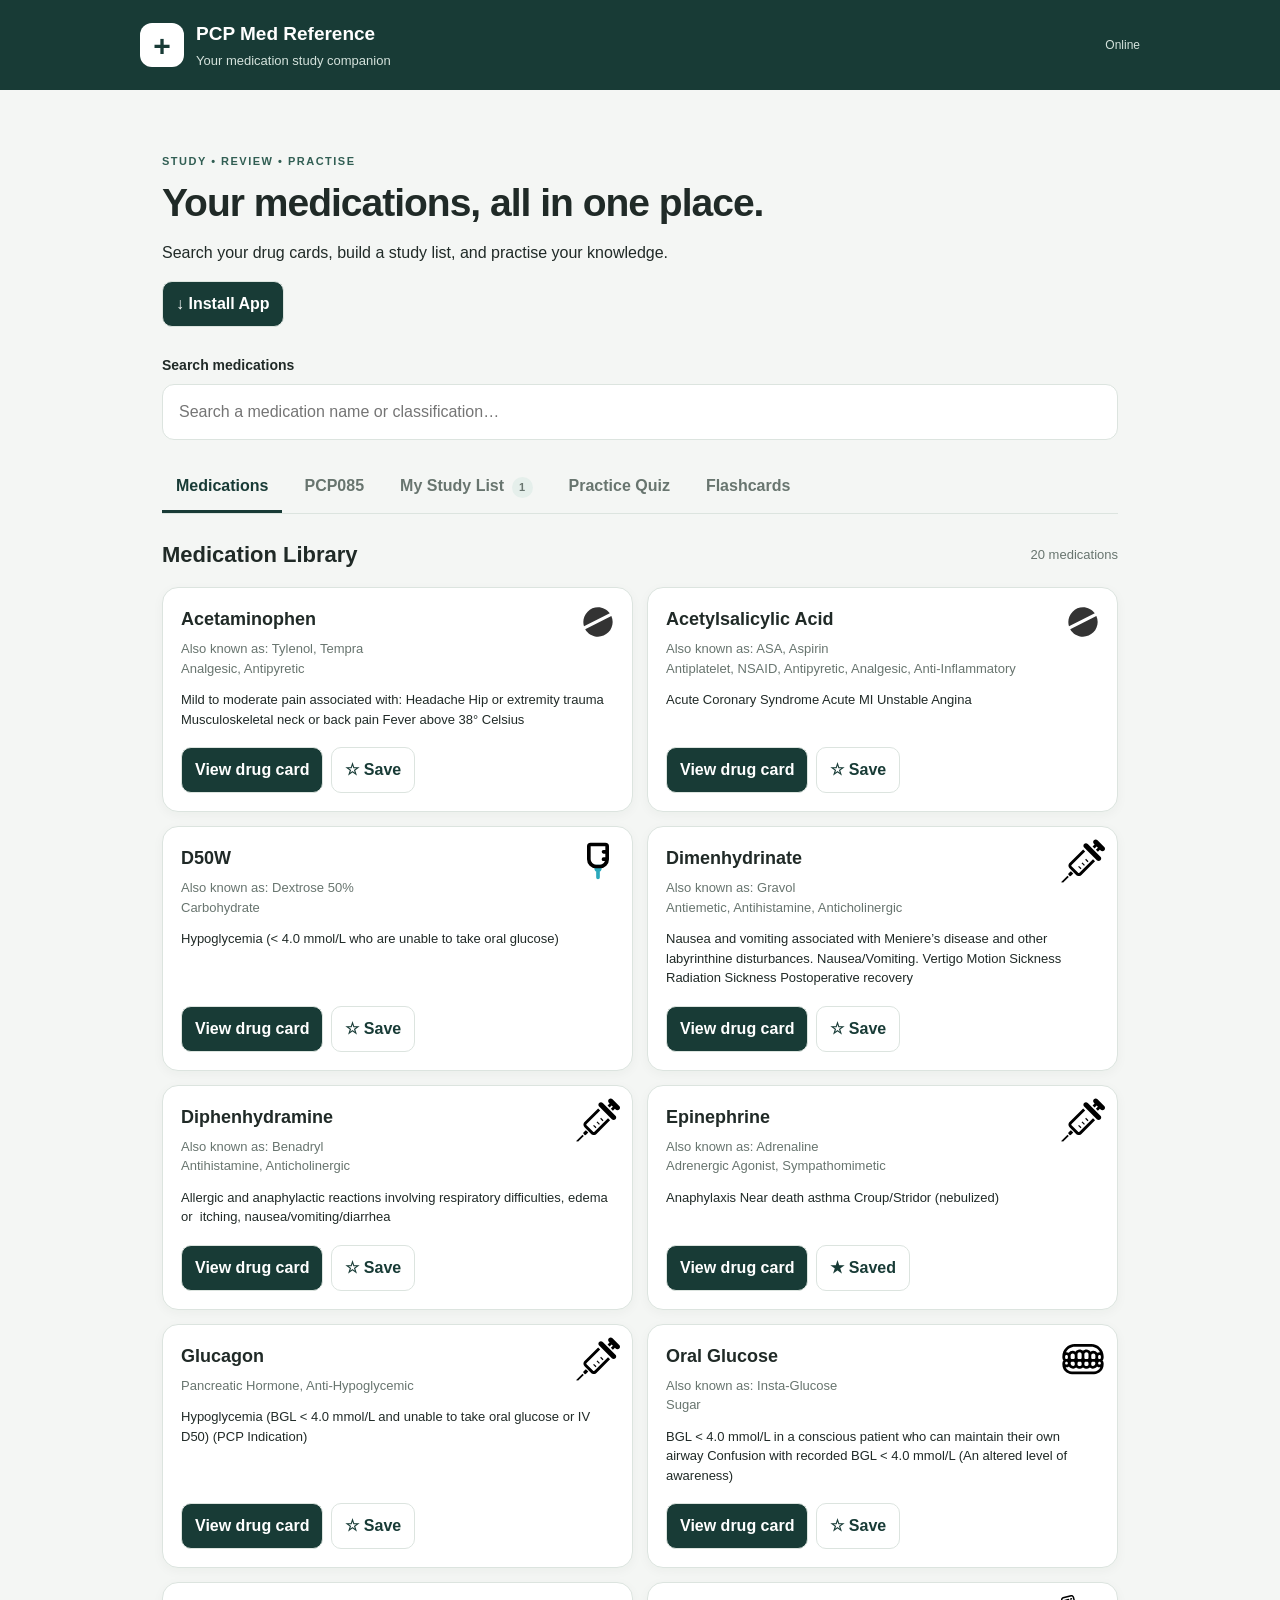
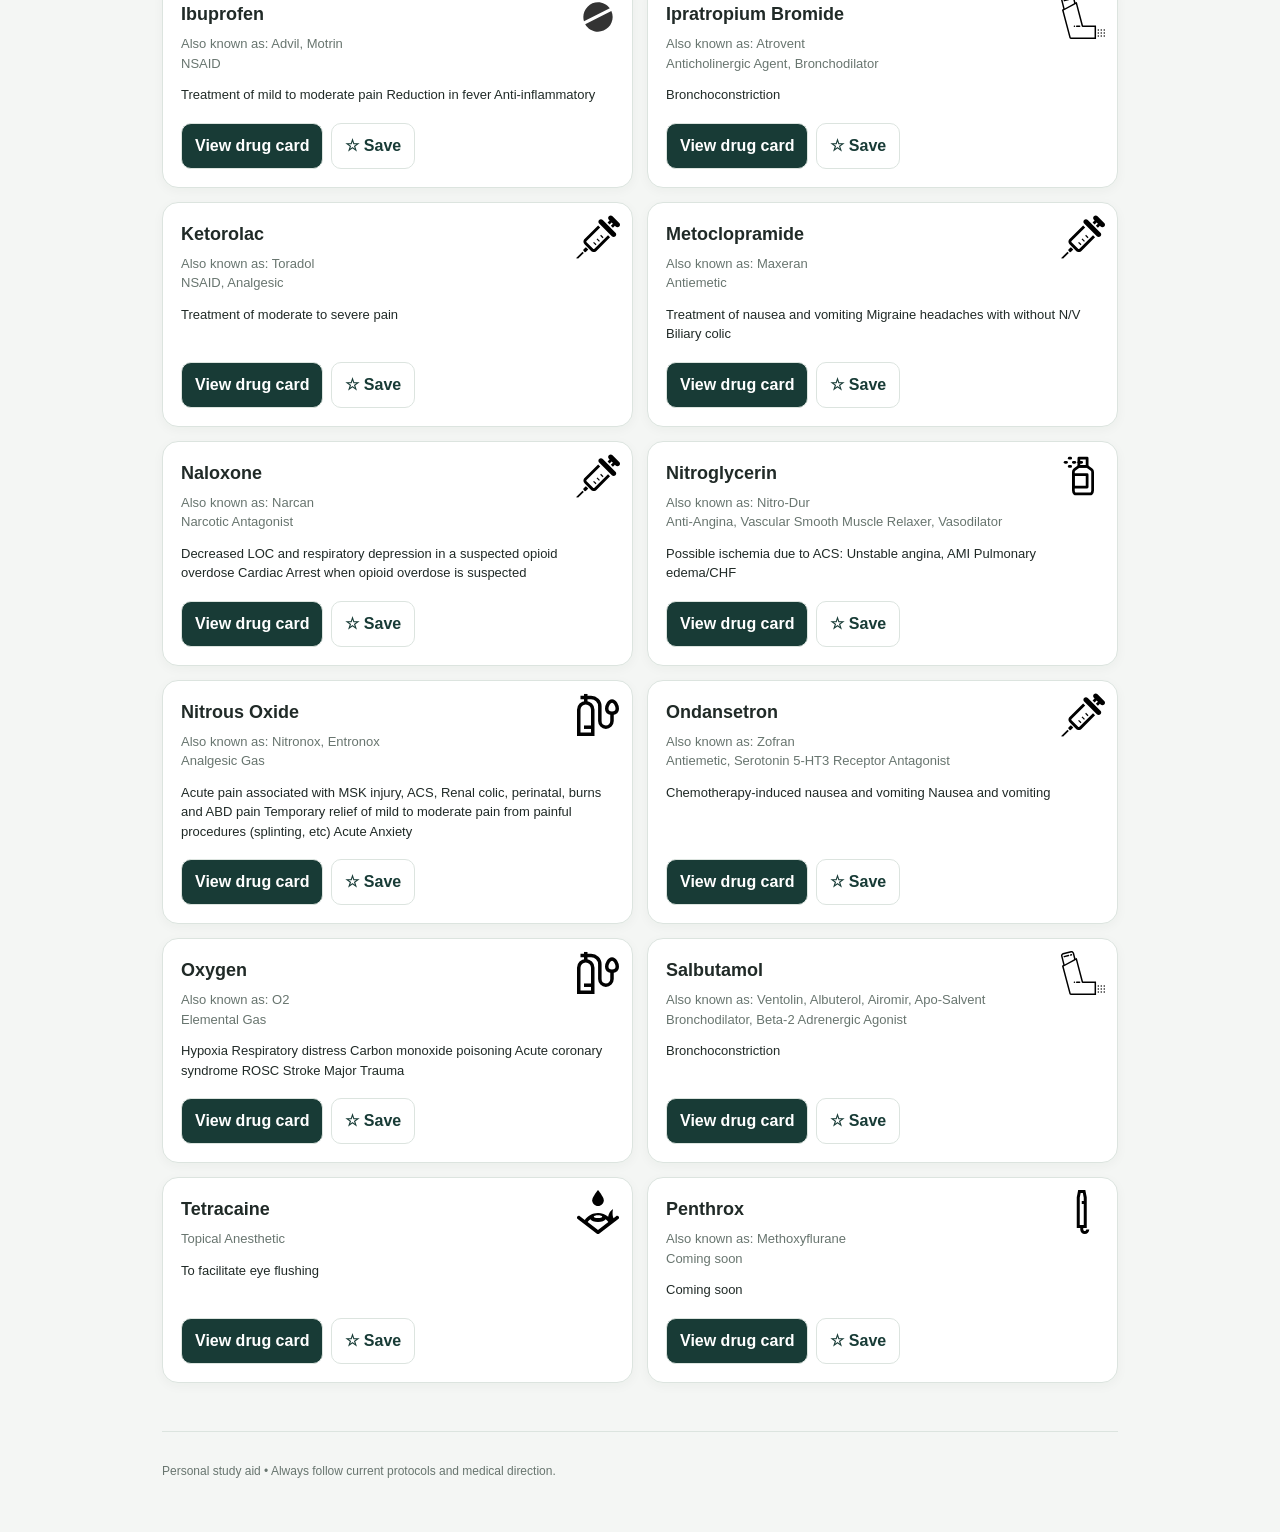
==== commit 2ec9ecc2: "Add files via upload" ====
--- a/index.html
+++ b/index.html
@@ -29,12 +29,12 @@
   <h2>Your medications, all in one place.</h2>
   <p>Search your drug cards, build a study list, and practise your knowledge.</p>
 
-  <!--<button id="install-button" class="primary-button" hidden>
+  <button id="install-button" class="primary-button" hidden>
     ↓ Install App
   </button>
 
   <p id="install-help" hidden></p>
-</section>-->
+</section>
 
     <section class="search-section">
       <label for="med-search">Search medications</label>
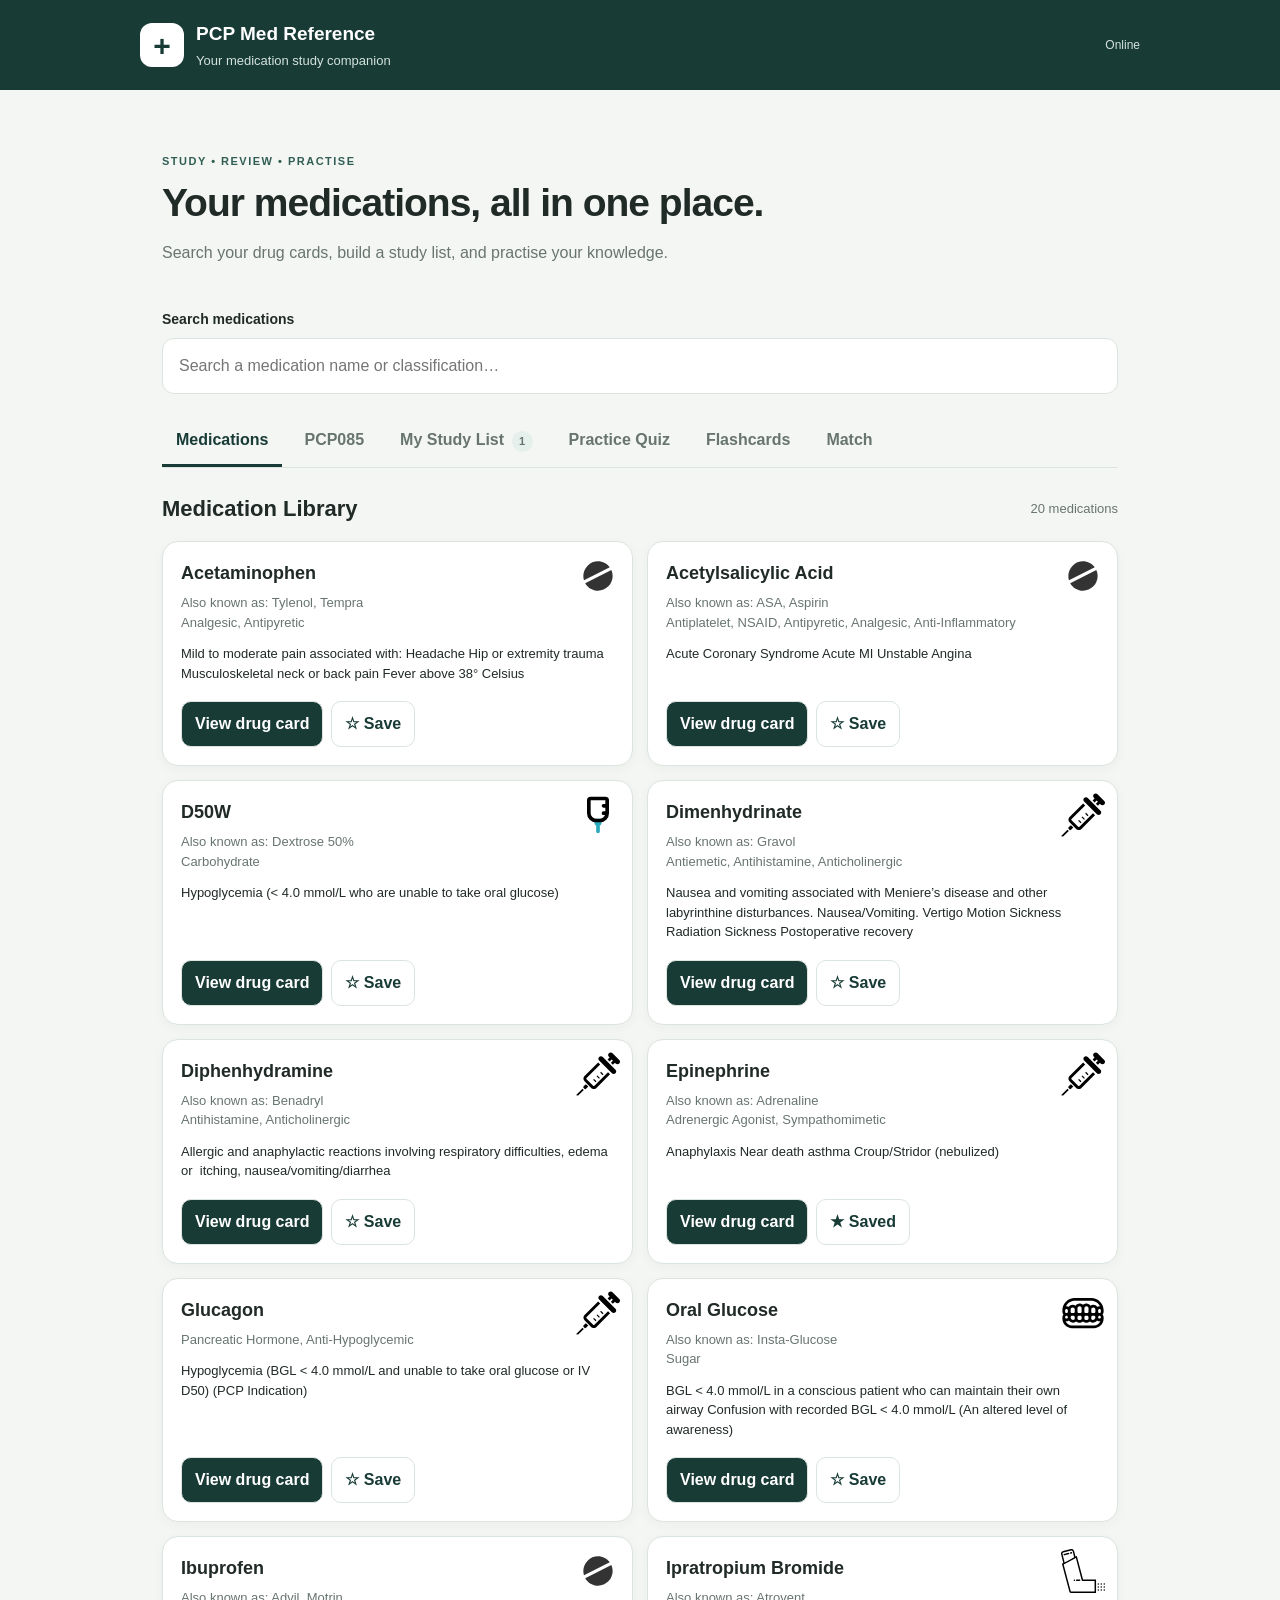
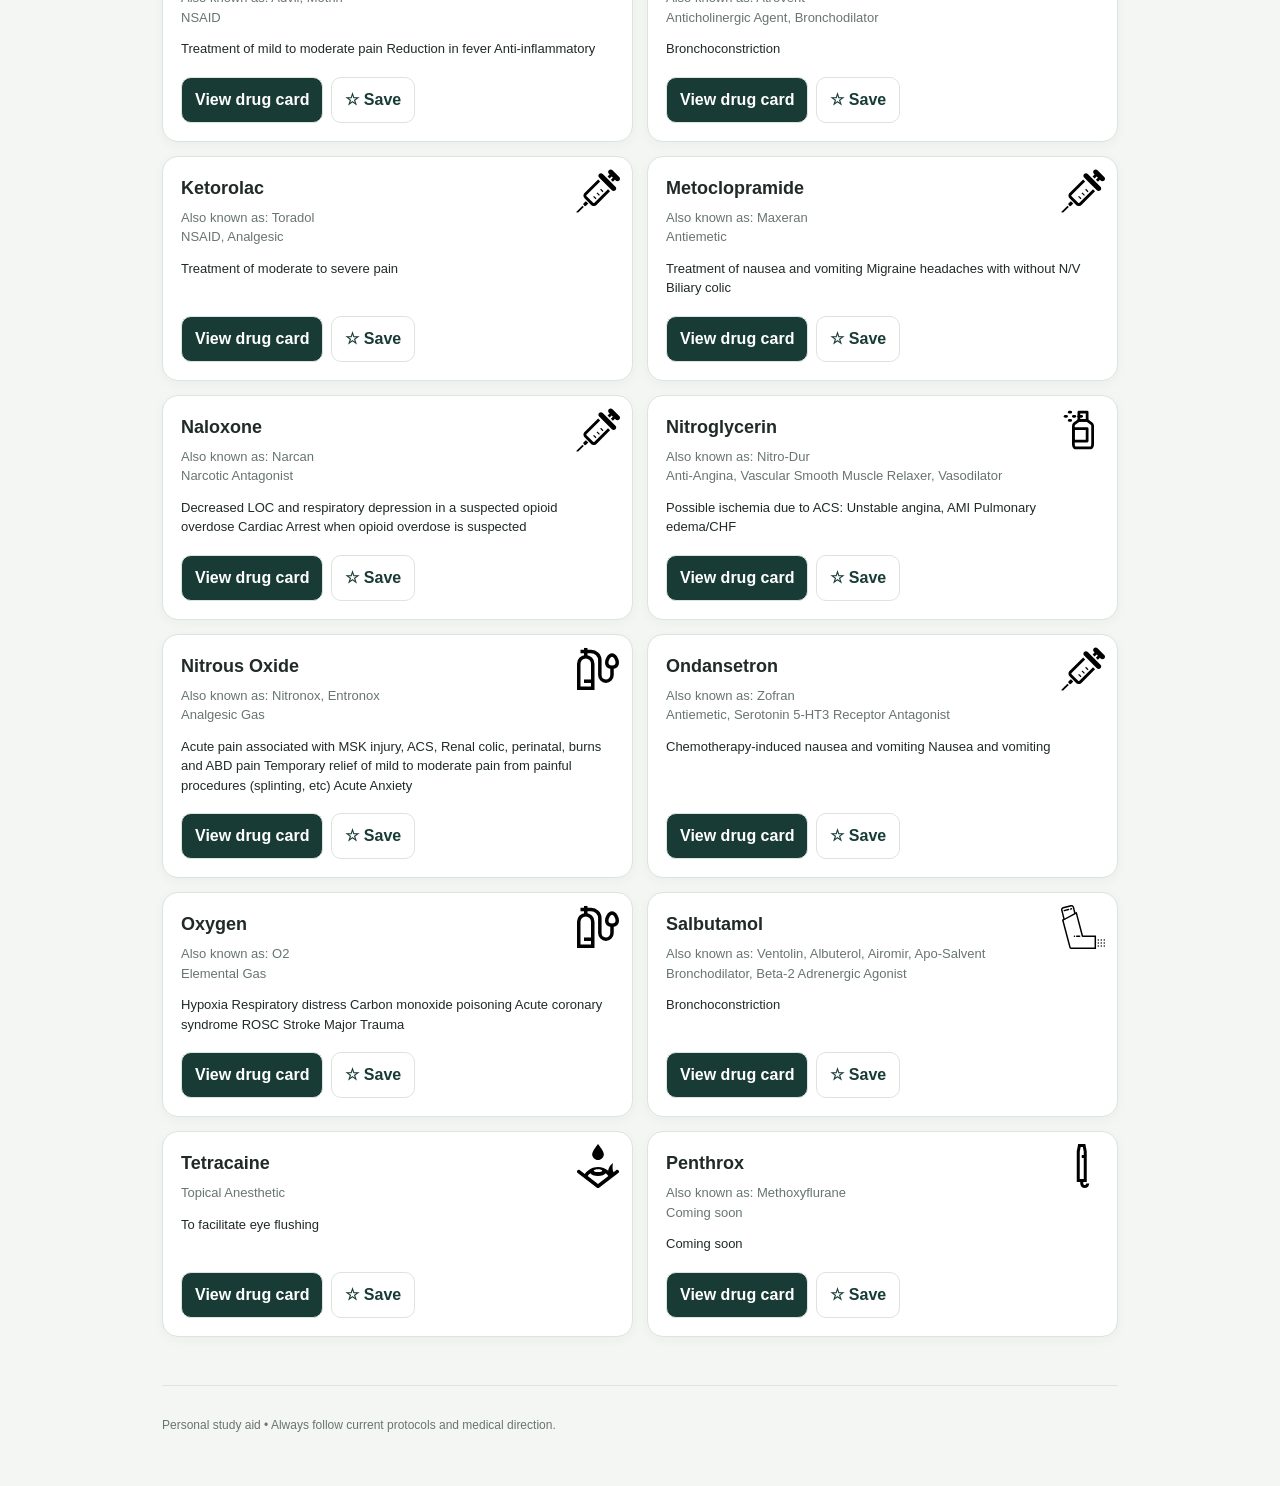
==== commit f4d4c8da: "Add files via upload" ====
--- a/index.html
+++ b/index.html
@@ -28,12 +28,6 @@
   <p class="eyebrow">STUDY • REVIEW • PRACTISE</p>
   <h2>Your medications, all in one place.</h2>
   <p>Search your drug cards, build a study list, and practise your knowledge.</p>
-
-  <button id="install-button" class="primary-button" hidden>
-    ↓ Install App
-  </button>
-
-  <p id="install-help" hidden></p>
 </section>
 
     <section class="search-section">
@@ -52,6 +46,7 @@
   <button class="tab" data-view="study-list">My Study List <span id="study-count">0</span></button>
   <button class="tab" data-view="quiz">Practice Quiz</button>
   <button class="tab" data-view="flashcards">Flashcards</button>
+  <button class="tab" data-view="match">Match</button>
   <!--<button class="tab" data-view="dashboard">Progress Tracking</button>-->
 </nav>
 
@@ -111,15 +106,19 @@
 
 <div id="flashcard-study-area" hidden>
   <div class="flashcard-progress" id="flashcard-progress"></div>
-  <div id="flashcard-stats" class="flashcard-stats"></div>
-
-  <div class="flashcard-face">
-    <p id="flashcard-question"></p>
-
-    <div id="flashcard-answer" hidden>
-      <hr>
-      <h3>Answer</h3>
-      <p id="flashcard-answer-text"></p>
+  <div id="flashcard-stats" class="flashcard-stats" aria-live="polite"></div>
+
+  <div class="flashcard-scene">
+    <div class="flashcard-flip" id="flashcard-flip">
+      <div class="flashcard-face flashcard-front">
+        <p class="flashcard-label">Question</p>
+        <p id="flashcard-question"></p>
+        <p class="flashcard-hint">Tap “Show Answer” to flip</p>
+      </div>
+      <div class="flashcard-face flashcard-back">
+        <p class="flashcard-label">Answer</p>
+        <p id="flashcard-answer-text"></p>
+      </div>
     </div>
   </div>
 
@@ -159,6 +158,60 @@
 </section>
 
 
+<section id="match-view" hidden>
+  <div class="section-heading">
+    <h2>Match Game</h2>
+    <p>Match study-list drugs to the correct details. Wrong answers may come from the full library.</p>
+  </div>
+
+  <div id="match-setup" class="quiz-card">
+    <h3>What do you want to match?</h3>
+    <p>Intended for studying <strong>multiple drugs at once</strong>. Add several medications to My Study List, then choose one or more categories. You can play consecutive rounds with a cumulative score. Distractors can come from any medication in the full library.</p>
+
+    <div class="flashcard-options match-options">
+      <label><input type="checkbox" name="match-field" value="classifications" checked> Classifications</label>
+      <label><input type="checkbox" name="match-field" value="indications" checked> Indications</label>
+      <label><input type="checkbox" name="match-field" value="dosage"> Dosage</label>
+      <label><input type="checkbox" name="match-field" value="routes"> Routes</label>
+      <label><input type="checkbox" name="match-field" value="contraindications"> Contraindications</label>
+      <label><input type="checkbox" name="match-field" value="otherNames"> Other names</label>
+    </div>
+
+    <div class="match-setup-actions">
+      <button id="match-select-all" type="button">Select all</button>
+      <button id="start-match" class="primary-button">Start Match</button>
+    </div>
+    <p id="match-setup-help" class="empty-message" hidden></p>
+  </div>
+
+  <div id="match-play" class="quiz-card" hidden>
+    <div class="match-status">
+      <span id="match-round-label">Round 1</span>
+      <span id="match-progress">0 / 0 matched</span>
+      <span id="match-score">Score: 0</span>
+    </div>
+    <p id="match-category-label" class="match-category-label"></p>
+    <p id="match-feedback" class="match-feedback" aria-live="polite"></p>
+
+    <div class="match-board">
+      <div class="match-column">
+        <h3>Medication</h3>
+        <div id="match-left" class="match-list"></div>
+      </div>
+      <div class="match-column">
+        <h3>Match to</h3>
+        <div id="match-right" class="match-list"></div>
+      </div>
+    </div>
+
+    <div class="match-actions">
+      <button id="match-next" class="primary-button" type="button" hidden>Next question</button>
+      <button id="match-restart" type="button">Restart session</button>
+      <button id="match-back-setup" type="button">Change categories</button>
+    </div>
+  </div>
+</section>
+
 <section id="dashboard-view" hidden>
   <div class="section-heading">
     <h2>Weak Areas Dashboard</h2>
--- a/style.css
+++ b/style.css
@@ -211,6 +211,24 @@
   flex-direction: column;
   align-items: stretch;
   padding: 18px;
+  transition:
+    transform 0.18s ease,
+    box-shadow 0.18s ease,
+    border-color 0.18s ease;
+}
+
+.medication-card:hover {
+  transform: translateY(-3px);
+  border-color: #b7c9c1;
+  box-shadow: 0 10px 24px rgb(22 48 37 / 12%);
+}
+
+.medication-card.upcoming-highlight:hover {
+  transform: translateY(-3px);
+  border-color: #e6b800;
+  box-shadow:
+    0 0 0 3px rgba(245, 197, 24, 0.45),
+    0 10px 24px rgba(245, 197, 24, 0.35);
 }
 
 .pcp085-section-title {
@@ -445,20 +463,151 @@
   text-align: center;
   font-size: 0.9rem;
   font-weight: 600;
-  opacity: 0.7;
-  margin: 10px 0 18px;
+  color: var(--muted);
+  margin: 4px 0 12px;
+}
+
+.flashcard-stats {
+  display: flex;
+  flex-direction: column;
+  align-items: center;
+  gap: 10px;
+  margin: 0 0 18px;
+  padding: 14px 16px;
+  border: 1px solid var(--border);
+  border-radius: var(--radius);
+  background: var(--green-light);
+}
+
+.flashcard-stats-pills {
+  display: flex;
+  flex-wrap: wrap;
+  justify-content: center;
+  gap: 8px;
+}
+
+.stat-pill {
+  display: inline-flex;
+  align-items: center;
+  gap: 6px;
+  padding: 6px 12px;
+  border-radius: 999px;
+  font-size: 12px;
+  font-weight: 650;
+  color: var(--text);
+  background: var(--surface);
+  border: 1px solid var(--border);
+}
+
+.stat-pill strong {
+  font-size: 13px;
+}
+
+.known-pill {
+  border-color: #49ad6b;
+  color: #143d24;
+  background: #e8f7ee;
+}
+
+.practice-pill {
+  border-color: #d88b3e;
+  color: #593719;
+  background: #fdf0e4;
+}
+
+.unrated-pill {
+  border-color: var(--border);
+  color: var(--muted);
+  background: var(--surface);
+}
+
+.flashcard-progress-bar {
+  display: flex;
+  width: 100%;
+  max-width: 420px;
+  height: 10px;
+  border-radius: 999px;
+  overflow: hidden;
+  background: #dce4df;
+}
+
+.progress-segment {
+  height: 100%;
+  transition: width 0.25s ease;
+}
+
+.known-segment {
+  background: #49ad6b;
+}
+
+.practice-segment {
+  background: #d88b3e;
+}
+
+.unrated-segment {
+  background: #b7c4be;
+}
+
+.flashcard-progress-label {
+  margin: 0;
+  font-size: 12px;
+  font-weight: 600;
+  color: var(--green-mid);
+  text-align: center;
+}
+
+.flashcard-scene {
+  perspective: 1200px;
+  margin: 16px 0;
+}
+
+.flashcard-flip {
+  display: grid;
+  width: 100%;
+  min-height: 180px;
+  transform-style: preserve-3d;
+  transition: transform 0.55s ease;
+}
+
+.flashcard-flip.is-flipped {
+  transform: rotateY(180deg);
 }
 
 .flashcard-face {
+  grid-area: 1 / 1;
+  display: flex;
+  flex-direction: column;
+  justify-content: center;
   padding: 28px 24px;
-  margin: 16px 0;
-  border: 1px solid var(--border-color, #d5d5d5);
-  border-radius: 14px;
-  min-height: 180px;
-  background: var(--card-background, #ffffff);
+  border: 1px solid var(--border);
+  border-radius: var(--radius);
+  background: var(--surface);
+  box-shadow: 0 3px 12px rgb(22 48 37 / 4%);
+  backface-visibility: hidden;
+  -webkit-backface-visibility: hidden;
+}
+
+.flashcard-front {
+  z-index: 2;
+}
+
+.flashcard-back {
+  transform: rotateY(180deg);
+  background: var(--surface);
+}
+
+.flashcard-label {
+  margin: 0 0 10px;
+  font-size: 11px;
+  font-weight: 800;
+  letter-spacing: 1.2px;
+  text-transform: uppercase;
+  color: var(--green-mid);
+  text-align: center;
 }
 
 #flashcard-question {
+  margin: 0;
   font-size: 1.25rem;
   font-weight: 600;
   line-height: 1.6;
@@ -466,14 +615,20 @@
   white-space: pre-line;
 }
 
-#flashcard-answer {
-  margin-top: 24px;
-  padding-top: 12px;
-}
-
-#flashcard-answer p {
+#flashcard-answer-text {
+  margin: 0;
+  font-size: 1.05rem;
   line-height: 1.7;
+  text-align: center;
   white-space: pre-wrap;
+  color: var(--text);
+}
+
+.flashcard-hint {
+  margin: 18px 0 0;
+  font-size: 12px;
+  color: var(--muted);
+  text-align: center;
 }
 
 .flashcard-controls {
@@ -555,13 +710,20 @@
 }
 
 @media (max-width: 600px) {
+  .flashcard-flip {
+    min-height: 160px;
+  }
+
   .flashcard-face {
     padding: 20px 16px;
-    min-height: 150px;
   }
 
   #flashcard-question {
     font-size: 1.1rem;
+  }
+
+  #flashcard-answer-text {
+    font-size: 0.98rem;
   }
 
   .flashcard-rating-buttons button,
@@ -694,4 +856,155 @@
   .dashboard-category-heading {
     align-items: flex-start;
   }
-}+}
+/* Match game */
+.match-options {
+  margin-bottom: 8px;
+}
+
+.match-status {
+  display: flex;
+  justify-content: space-between;
+  gap: 12px;
+  margin-bottom: 10px;
+  font-size: 14px;
+  font-weight: 650;
+  color: var(--green);
+}
+
+.match-feedback {
+  min-height: 1.4em;
+  margin: 0 0 16px;
+  color: var(--muted);
+  font-size: 14px;
+  text-align: center;
+}
+
+.match-board {
+  display: grid;
+  grid-template-columns: 1fr 1fr;
+  gap: 18px;
+}
+
+.match-column h3 {
+  margin: 0 0 10px;
+  font-size: 14px;
+  color: var(--green-mid);
+}
+
+.match-list {
+  display: flex;
+  flex-direction: column;
+  gap: 10px;
+}
+
+.match-item {
+  width: 100%;
+  text-align: left;
+  padding: 12px 14px;
+  border: 1px solid var(--border);
+  border-radius: 12px;
+  background: var(--surface);
+  color: var(--text);
+  font: inherit;
+  font-size: 14px;
+  line-height: 1.4;
+  cursor: pointer;
+  transition:
+    transform 0.15s ease,
+    border-color 0.15s ease,
+    box-shadow 0.15s ease,
+    background 0.15s ease;
+}
+
+.match-item:hover:not(.matched):not(.disabled-match) {
+  transform: translateY(-1px);
+  border-color: #b7c9c1;
+  box-shadow: 0 6px 16px rgb(22 48 37 / 10%);
+}
+
+.match-item.selected {
+  border-color: var(--green);
+  box-shadow: 0 0 0 3px rgba(24, 59, 54, 0.15);
+  background: #f3f8f5;
+}
+
+.match-item.matched {
+  border-color: #49ad6b;
+  background: #e8f7ee;
+  color: #143d24;
+  cursor: default;
+  opacity: 0.92;
+}
+
+.match-item.mismatch {
+  border-color: #c45c5c;
+  background: #fdeeee;
+  animation: match-shake 0.35s ease;
+}
+
+@keyframes match-shake {
+  0%, 100% { transform: translateX(0); }
+  25% { transform: translateX(-4px); }
+  75% { transform: translateX(4px); }
+}
+
+.match-actions {
+  display: flex;
+  flex-wrap: wrap;
+  gap: 10px;
+  justify-content: center;
+  margin-top: 20px;
+}
+
+.match-actions button {
+  background: var(--green);
+  color: white;
+  border: none;
+  border-radius: 8px;
+  font: inherit;
+  font-weight: 600;
+  padding: 10px 18px;
+  cursor: pointer;
+}
+
+.match-actions button:hover {
+  opacity: 0.9;
+}
+
+@media (max-width: 700px) {
+  .match-board {
+    grid-template-columns: 1fr;
+  }
+}
+
+.match-setup-actions {
+  display: flex;
+  flex-wrap: wrap;
+  gap: 10px;
+  align-items: center;
+  margin-top: 8px;
+}
+
+.match-setup-actions button[type="button"]:not(.primary-button) {
+  background: transparent;
+  color: var(--green);
+  border: 1px solid var(--border);
+  border-radius: 8px;
+  font: inherit;
+  font-weight: 600;
+  padding: 10px 14px;
+  cursor: pointer;
+}
+
+.match-category-label {
+  margin: 0 0 8px;
+  text-align: center;
+  font-size: 13px;
+  font-weight: 650;
+  color: var(--green-mid);
+}
+
+.match-status {
+  flex-wrap: wrap;
+}
